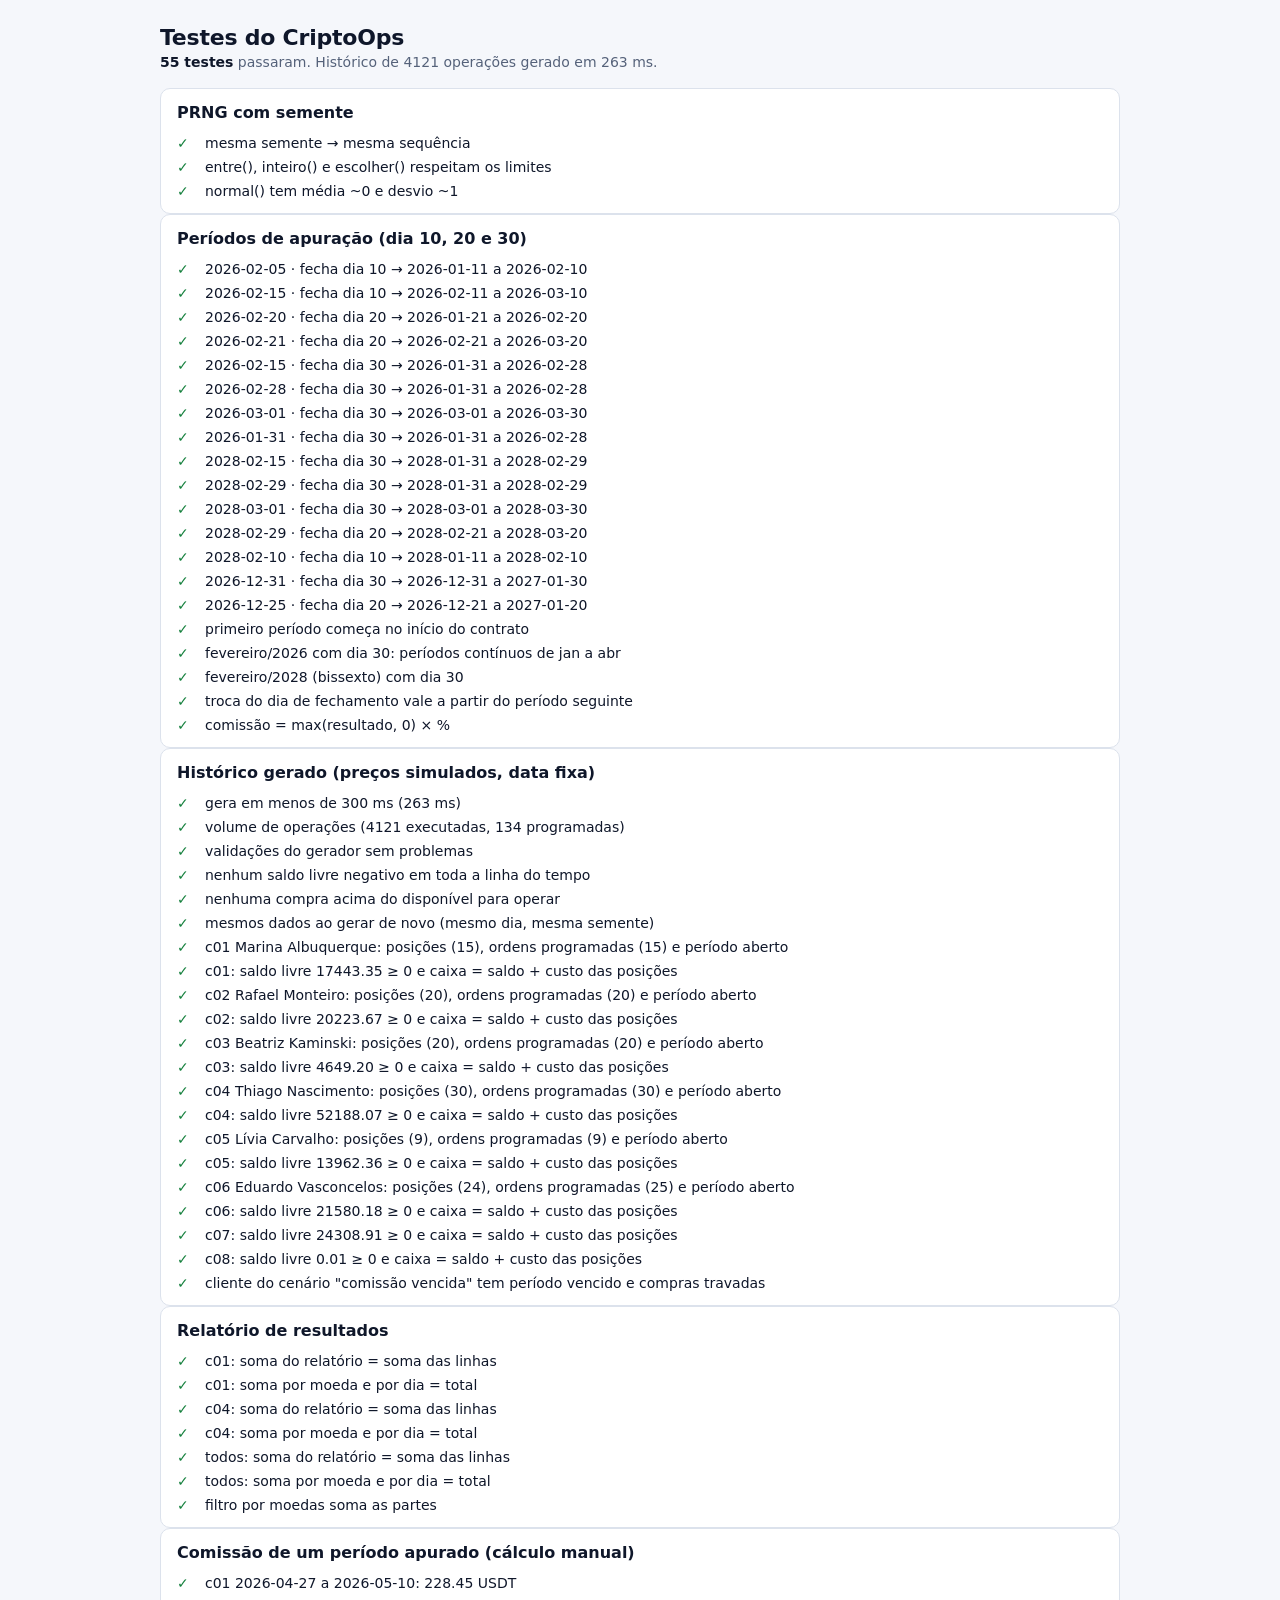
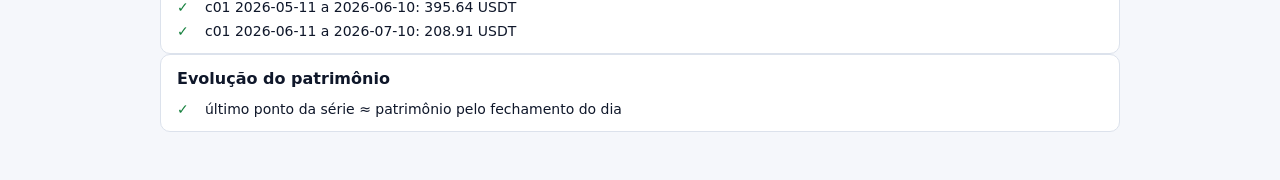
==== docs/testes.html @ a82b28cd "Fase 1: histórico de preços, dados fictícios e store - Binance REST (velas, ticker 24h, exchangeInfo" ====
<!doctype html>
<html lang="pt-BR">
<head>
  <meta charset="utf-8">
  <meta name="viewport" content="width=device-width, initial-scale=1">
  <meta name="robots" content="noindex">
  <title>Testes · CriptoOps</title>
  <link rel="stylesheet" href="../assets/css/tokens.css">
  <link rel="stylesheet" href="../assets/css/base.css">
  <style>
    body { padding: 24px 16px 48px; }
    main { max-width: 960px; margin: 0 auto; display: grid; gap: 16px; }
    h1 { font-size: var(--fs-h1); line-height: var(--lh-h1); }
    .resumo { color: var(--text-muted); }
    .resumo b { color: var(--text); }
    .grupo { background: var(--surface); border: 1px solid var(--border); border-radius: var(--radius); padding: 12px 16px; }
    .grupo h2 { font-size: var(--fs-h2); line-height: var(--lh-h2); margin-bottom: 8px; }
    ul { list-style: none; padding: 0; margin: 0; display: grid; gap: 4px; }
    li { display: grid; grid-template-columns: 20px 1fr; gap: 8px; }
    .ok::before { content: "✓"; color: var(--up); }
    .falha::before { content: "✗"; color: var(--down); }
    .det { color: var(--text-muted); font-family: var(--font-mono); font-size: 12px; grid-column: 2; overflow-wrap: anywhere; }
  </style>
</head>
<body>
  <main>
    <header>
      <h1>Testes do CriptoOps</h1>
      <p class="resumo" id="resumo">Rodando…</p>
    </header>
    <div id="saida"></div>
  </main>

  <script type="module">
    import { MOEDAS_ATIVAS } from '../assets/js/data/coins.js';
    import { historicoSimulado } from '../assets/js/market/history.js';
    import { gerarDados } from '../assets/js/data/seed.js';
    import { validarDados } from '../assets/js/data/validate.js';
    import { relatorio } from '../assets/js/calc/reports.js';
    import { resumoBanca } from '../assets/js/calc/bank.js';
    import { posicoesAbertas } from '../assets/js/calc/positions.js';
    import { periodoDaData, fimDoPeriodo, datasDosPeriodos, calcularComissao } from '../assets/js/calc/commission.js';
    import { evolucaoPatrimonio } from '../assets/js/calc/equity.js';
    import { criarRandom } from '../assets/js/utils/random.js';
    import { diaISO } from '../assets/js/utils/dates.js';

    const grupos = [];
    let atual = null;
    function grupo(nome) { atual = { nome, casos: [] }; grupos.push(atual); }
    function teste(nome, fn) {
      try {
        const r = fn();
        const ok = r === true || r === undefined || (r && r.ok);
        atual.casos.push({ nome, ok, det: r && r.det });
      } catch (e) {
        atual.casos.push({ nome, ok: false, det: e.message });
      }
    }
    const igual = (a, b, eps = 0.005) => Math.abs(a - b) <= eps;
    const espera = (obtido, esperado) => ({ ok: JSON.stringify(obtido) === JSON.stringify(esperado), det: `obtido ${JSON.stringify(obtido)} · esperado ${JSON.stringify(esperado)}` });

    // ---------------------------------------------------------------
    grupo('PRNG com semente');
    teste('mesma semente → mesma sequência', () => {
      const a = criarRandom(20261024), b = criarRandom(20261024);
      return Array.from({ length: 50 }, () => a.proximo()).every((v) => v === b.proximo());
    });
    teste('entre(), inteiro() e escolher() respeitam os limites', () => {
      const r = criarRandom(1);
      for (let i = 0; i < 2000; i++) {
        const x = r.entre(2, 5), n = r.inteiro(1, 3), e = r.escolher(['a', 'b']);
        if (x < 2 || x >= 5 || n < 1 || n > 3 || !['a', 'b'].includes(e)) return false;
      }
      return true;
    });
    teste('normal() tem média ~0 e desvio ~1', () => {
      const r = criarRandom(7); const xs = Array.from({ length: 20000 }, () => r.normal());
      const m = xs.reduce((s, x) => s + x, 0) / xs.length;
      const d = Math.sqrt(xs.reduce((s, x) => s + (x - m) ** 2, 0) / xs.length);
      return { ok: Math.abs(m) < 0.03 && Math.abs(d - 1) < 0.03, det: `média ${m.toFixed(4)} · desvio ${d.toFixed(4)}` };
    });

    // ---------------------------------------------------------------
    grupo('Períodos de apuração (dia 10, 20 e 30)');
    const casos = [
      // [data, dia, início esperado, fim esperado]
      ['2026-02-05', 10, '2026-01-11', '2026-02-10'],
      ['2026-02-15', 10, '2026-02-11', '2026-03-10'],
      ['2026-02-20', 20, '2026-01-21', '2026-02-20'],
      ['2026-02-21', 20, '2026-02-21', '2026-03-20'],
      ['2026-02-15', 30, '2026-01-31', '2026-02-28'],
      ['2026-02-28', 30, '2026-01-31', '2026-02-28'],
      ['2026-03-01', 30, '2026-03-01', '2026-03-30'],
      ['2026-01-31', 30, '2026-01-31', '2026-02-28'],
      ['2028-02-15', 30, '2028-01-31', '2028-02-29'],
      ['2028-02-29', 30, '2028-01-31', '2028-02-29'],
      ['2028-03-01', 30, '2028-03-01', '2028-03-30'],
      ['2028-02-29', 20, '2028-02-21', '2028-03-20'],
      ['2028-02-10', 10, '2028-01-11', '2028-02-10'],
      ['2026-12-31', 30, '2026-12-31', '2027-01-30'],
      ['2026-12-25', 20, '2026-12-21', '2027-01-20'],
    ];
    for (const [d, dia, ini, fim] of casos) {
      teste(`${d} · fecha dia ${dia} → ${ini} a ${fim}`, () => espera(periodoDaData(d, dia), { inicio: ini, fim }));
    }
    teste('primeiro período começa no início do contrato', () => espera(periodoDaData('2026-02-12', 20, '2026-02-08'), { inicio: '2026-02-08', fim: '2026-02-20' }));
    teste('fevereiro/2026 com dia 30: períodos contínuos de jan a abr', () => {
      const lista = datasDosPeriodos({ inicioContrato: '2026-01-05', diaFechamento: 30, ate: '2026-04-15' }).map((p) => `${p.inicio}..${p.fim}`);
      return espera(lista, ['2026-01-05..2026-01-30', '2026-01-31..2026-02-28', '2026-03-01..2026-03-30', '2026-03-31..2026-04-30']);
    });
    teste('fevereiro/2028 (bissexto) com dia 30', () => {
      const lista = datasDosPeriodos({ inicioContrato: '2028-01-31', diaFechamento: 30, ate: '2028-03-02' }).map((p) => `${p.inicio}..${p.fim}`);
      return espera(lista, ['2028-01-31..2028-02-29', '2028-03-01..2028-03-30']);
    });
    teste('troca do dia de fechamento vale a partir do período seguinte', () => {
      const lista = datasDosPeriodos({ inicioContrato: '2026-01-11', diaFechamento: 10, ate: '2026-03-15', trocas: [{ aPartirDe: '2026-02-11', dia: 20 }] }).map((p) => `${p.inicio}..${p.fim}`);
      return espera(lista, ['2026-01-11..2026-02-10', '2026-02-11..2026-02-20', '2026-02-21..2026-03-20']);
    });
    teste('comissão = max(resultado, 0) × %', () => calcularComissao(1234.567, 25) === 308.64 && calcularComissao(-50, 25) === 0);

    // ---------------------------------------------------------------
    grupo('Histórico gerado (preços simulados, data fixa)');
    const agora = new Date(2026, 9, 24, 15, 30);
    const hist = historicoSimulado(MOEDAS_ATIVAS, agora);
    const t0 = performance.now();
    const dados = gerarDados({ historico: hist, agora });
    const ms = performance.now() - t0;
    const v = validarDados(dados);
    const st = dados.estatisticas;

    teste(`gera em menos de 300 ms (${ms.toFixed(0)} ms)`, () => ms < 300);
    teste(`volume de operações (${st.executadas} executadas, ${st.programadas} programadas)`, () => st.executadas >= 1500 && st.programadas > 0);
    teste('validações do gerador sem problemas', () => ({ ok: v.ok, det: v.problemas.slice(0, 5).join(' · ') }));
    teste('nenhum saldo livre negativo em toda a linha do tempo', () => {
      const piores = Object.entries(v.minimos).map(([id, m]) => `${id}: ${m.saldo.toFixed(2)}`);
      return { ok: Object.values(v.minimos).every((m) => m.saldo >= -0.01), det: piores.join(' · ') };
    });
    teste('nenhuma compra acima do disponível para operar', () => Object.values(v.minimos).every((m) => m.disponivel >= -0.01));
    teste('mesmos dados ao gerar de novo (mesmo dia, mesma semente)', () => {
      const de2 = gerarDados({ historico: hist, agora });
      const soma = (d) => relatorio(d.ordens).resultado;
      return { ok: JSON.stringify(de2.ordens) === JSON.stringify(dados.ordens) && soma(de2) === soma(dados), det: `resultado total ${soma(dados).toFixed(2)}` };
    });

    for (const c of Object.values(dados.clientes)) {
      const b = resumoBanca(c, dados.ordens, dados.movimentos, dados.precos);
      const pos = posicoesAbertas(dados.ordens, { clienteId: c.id }).length;
      const prog = dados.ordens.filter((o) => o.clienteId === c.id && o.status === 'programada').length;
      const aberto = dados.periodos.some((p) => p.clienteId === c.id && p.status === 'aberto');
      if (c.status === 'ativo') {
        teste(`${c.id} ${c.nome}: posições (${pos}), ordens programadas (${prog}) e período aberto`, () => pos > 0 && prog > 0 && aberto);
      }
      teste(`${c.id}: saldo livre ${b.saldoLivre.toFixed(2)} ≥ 0 e caixa = saldo + custo das posições`, () => b.saldoLivre >= -0.01 && igual(b.caixa, b.saldoLivre + b.custoPosicoes));
    }
    teste('cliente do cenário "comissão vencida" tem período vencido e compras travadas', () => {
      const c = Object.values(dados.clientes).find((x) => x.cenario === 'comissao-vencida');
      return dados.periodos.some((p) => p.clienteId === c.id && p.status === 'vencido') && c.travaPorComissao;
    });

    // ---------------------------------------------------------------
    grupo('Relatório de resultados');
    for (const id of ['c01', 'c04', null]) {
      const rel = relatorio(dados.ordens, { clienteId: id });
      teste(`${id ?? 'todos'}: soma do relatório = soma das linhas`, () => {
        const linhas = rel.linhas.reduce((s, l) => s + l.liquido, 0);
        return { ok: igual(rel.resultado, linhas) && igual(rel.lucroBruto - rel.taxas, rel.resultado), det: `${rel.resultado.toFixed(2)} vs ${linhas.toFixed(2)} (${rel.linhas.length} linhas)` };
      });
      teste(`${id ?? 'todos'}: soma por moeda e por dia = total`, () => {
        const m = Object.values(rel.porMoeda).reduce((s, x) => s + x.resultado, 0);
        const d = rel.porDia.reduce((s, x) => s + x.resultado, 0);
        return { ok: igual(m, rel.resultado) && igual(d, rel.resultado), det: `moedas ${m.toFixed(2)} · dias ${d.toFixed(2)} · total ${rel.resultado.toFixed(2)}` };
      });
    }
    teste('filtro por moedas soma as partes', () => {
      const todas = relatorio(dados.ordens, { clienteId: 'c04' });
      const partes = Object.keys(todas.porMoeda).map((m) => relatorio(dados.ordens, { clienteId: 'c04', moedas: [m] }).resultado);
      return igual(partes.reduce((s, x) => s + x, 0), todas.resultado);
    });

    // ---------------------------------------------------------------
    grupo('Comissão de um período apurado (cálculo manual)');
    const amostra = dados.periodos.filter((p) => p.status !== 'aberto' && p.comissao > 0).slice(0, 3);
    for (const p of amostra) {
      teste(`${p.clienteId} ${p.inicio} a ${p.fim}: ${p.comissao.toFixed(2)} USDT`, () => {
        // Refaz à mão, sem usar calc/: cada venda do período menos o custo e as taxas da compra.
        const porId = new Map(dados.ordens.map((o) => [o.id, o]));
        let resultado = 0;
        for (const o of dados.ordens) {
          if (o.clienteId !== p.clienteId || o.lado !== 'venda' || o.status !== 'executada') continue;
          const dia = diaISO(o.executadaEm);
          if (dia < p.inicio || dia > p.fim) continue;
          const c = porId.get(o.compraId);
          const f = o.quantidade / c.quantidade;
          resultado += o.total - c.total * f - o.taxa - c.taxa * f;
        }
        const manual = Math.round(Math.max(resultado, 0) * p.comissaoPct) / 100;
        return { ok: igual(manual, p.comissao, 0.011), det: `manual ${manual.toFixed(2)} · resultado ${resultado.toFixed(2)} × ${p.comissaoPct}%` };
      });
    }

    // ---------------------------------------------------------------
    grupo('Evolução do patrimônio');
    teste('último ponto da série ≈ patrimônio pelo fechamento do dia', () => {
      const c = dados.clientes.c01;
      const diarios = Object.fromEntries(Object.entries(dados.precos).map(([s, p]) => [s, p.diario]));
      const hoje = diaISO(agora);
      const serie = evolucaoPatrimonio({ clienteId: c.id, ordens: dados.ordens, movimentos: dados.movimentos, diarios, de: c.inicioContrato, ate: hoje });
      const precosDia = Object.fromEntries(Object.entries(dados.precos).map(([s, p]) => [s, { atual: p.diario.at(-1).fechamento }]));
      const b = resumoBanca(c, dados.ordens, dados.movimentos, precosDia);
      return { ok: igual(serie.at(-1).patrimonio, b.patrimonio, 0.05) && serie.every((p) => p.saldoLivre >= -0.01), det: `${serie.at(-1).patrimonio.toFixed(2)} vs ${b.patrimonio.toFixed(2)} (${serie.length} dias)` };
    });

    // ---------------------------------------------------------------
    const saida = document.getElementById('saida');
    let total = 0, falhas = 0;
    saida.innerHTML = grupos.map((g) => `
      <section class="grupo">
        <h2>${g.nome}</h2>
        <ul>${g.casos.map((c) => {
          total++; if (!c.ok) falhas++;
          return `<li class="${c.ok ? 'ok' : 'falha'}"><span>${c.nome}</span>${c.det && !c.ok ? `<span class="det">${c.det}</span>` : ''}</li>`;
        }).join('')}</ul>
      </section>`).join('');
    document.getElementById('resumo').innerHTML = falhas
      ? `<b>${falhas} de ${total}</b> testes falharam.`
      : `<b>${total} testes</b> passaram. Histórico de ${st.executadas} operações gerado em ${ms.toFixed(0)} ms.`;
    document.title = `${falhas ? '✗' : '✓'} Testes · CriptoOps`;
    window.resultadoTestes = { total, falhas, grupos };
  </script>
</body>
</html>
---- assets/css/tokens.css ----
/* Tokens da identidade visual (docs/IDENTIDADE_VISUAL.md).
   Nenhuma cor ou tamanho deve ser escrito direto nos componentes. */

:root {
  color-scheme: dark;

  /* Cores — tema escuro (padrão) */
  --bg: #0B0F17;
  --surface: #121826;
  --surface-2: #1A2233;
  --border: #243047;
  --text: #E6EAF2;
  --text-muted: #8A96AD;
  --text-faint: #5B6780;
  --brand: #F5B83D;
  --brand-text: #F5B83D;
  --brand-contrast: #1A1203;
  --brand-soft: rgba(245, 184, 61, .10);
  --up: #22C55E;
  --up-bg: rgba(34, 197, 94, .12);
  --down: #F05252;
  --down-bg: rgba(240, 82, 82, .12);
  --warn: #F59E0B;
  --warn-bg: rgba(245, 158, 11, .14);
  --info: #38BDF8;
  --info-bg: rgba(56, 189, 248, .12);
  --mode-admin: #8B7CF6;
  --mode-admin-bg: rgba(139, 124, 246, .14);
  --on-danger: #FFFFFF;
  --overlay: rgba(5, 8, 14, .6);
  --shadow: none;
  --shadow-lg: 0 12px 32px rgba(0, 0, 0, .45);

  /* Paleta de gráficos (séries categóricas) */
  --chart-1: #F5B83D;
  --chart-2: #38BDF8;
  --chart-3: #A78BFA;
  --chart-4: #34D399;
  --chart-5: #F472B6;
  --chart-6: #FB923C;
  --chart-7: #94A3B8;

  /* Tipografia */
  --font-sans: "Inter", system-ui, sans-serif;
  --font-mono: "JetBrains Mono", ui-monospace, monospace;
  --fs-display: 28px;  --lh-display: 34px;
  --fs-h1: 22px;       --lh-h1: 28px;
  --fs-h2: 16px;       --lh-h2: 24px;
  --fs-body: 14px;     --lh-body: 20px;
  --fs-label: 12px;    --lh-label: 16px;
  --fs-num: 13px;      --lh-num: 20px;
  --tracking-label: .04em;
  --tracking-logo: -.01em;

  /* Espaçamento (base 4 px) */
  --space-1: 4px;
  --space-2: 8px;
  --space-3: 12px;
  --space-4: 16px;
  --space-5: 24px;
  --space-6: 32px;
  --space-7: 48px;

  /* Forma */
  --radius-sm: 6px;
  --radius: 10px;
  --radius-lg: 14px;
  --radius-full: 999px;

  /* Layout */
  --topbar-h: 56px;
  --ticker-h: 36px;
  --chrome-h: calc(var(--topbar-h) + var(--ticker-h));
  --sidebar-w: 232px;
  --sidebar-w-collapsed: 64px;
  --content-max: 1440px;
  --gutter: 16px;
  --page-margin: 16px;
  --admin-bar-h: 3px;
  --panel-w: 360px;
  --control-h: 36px;
  --control-h-sm: 32px;

  /* Movimento */
  --ease: cubic-bezier(.2, .8, .2, 1);
  --dur-hover: 120ms;
  --dur-open: 200ms;
  --dur-flash: 600ms;
  --dur-highlight: 2s;

  /* Camadas */
  --z-sidebar: 30;
  --z-topbar: 40;
  --z-overlay: 50;
  --z-drawer: 60;
  --z-admin-bar: 70;
}

@media (min-width: 1280px) {
  :root { --gutter: 24px; --page-margin: 24px; }
}

/* Tema claro: segue o sistema quando não há escolha salva… */
@media (prefers-color-scheme: light) {
  :root:not([data-theme="dark"]) {
    color-scheme: light;
    --bg: #F5F7FB;
    --surface: #FFFFFF;
    --surface-2: #EEF1F7;
    --border: #DCE2EC;
    --text: #0F172A;
    --text-muted: #55627A;
    --text-faint: #8C97AB;
    --brand: #D99A1E;
    --brand-text: #9A6A0B;
    --brand-contrast: #1A1203;
    --brand-soft: rgba(217, 154, 30, .10);
    --up: #15803D;
    --up-bg: rgba(21, 128, 61, .10);
    --down: #C81E1E;
    --down-bg: rgba(200, 30, 30, .08);
    --warn: #B45309;
    --warn-bg: rgba(180, 83, 9, .10);
    --info: #0369A1;
    --info-bg: rgba(3, 105, 161, .08);
    --mode-admin: #6D28D9;
    --mode-admin-bg: rgba(109, 40, 217, .08);
    --overlay: rgba(15, 23, 42, .35);
    --shadow: 0 1px 2px rgba(15, 23, 42, .06);
    --shadow-lg: 0 12px 32px rgba(15, 23, 42, .14);
  }
}

/* …ou quando o usuário escolhe o tema claro. */
:root[data-theme="light"] {
  color-scheme: light;
  --bg: #F5F7FB;
  --surface: #FFFFFF;
  --surface-2: #EEF1F7;
  --border: #DCE2EC;
  --text: #0F172A;
  --text-muted: #55627A;
  --text-faint: #8C97AB;
  --brand: #D99A1E;
  --brand-text: #9A6A0B;
  --brand-contrast: #1A1203;
  --brand-soft: rgba(217, 154, 30, .10);
  --up: #15803D;
  --up-bg: rgba(21, 128, 61, .10);
  --down: #C81E1E;
  --down-bg: rgba(200, 30, 30, .08);
  --warn: #B45309;
  --warn-bg: rgba(180, 83, 9, .10);
  --info: #0369A1;
  --info-bg: rgba(3, 105, 161, .08);
  --mode-admin: #6D28D9;
  --mode-admin-bg: rgba(109, 40, 217, .08);
  --overlay: rgba(15, 23, 42, .35);
  --shadow: 0 1px 2px rgba(15, 23, 42, .06);
  --shadow-lg: 0 12px 32px rgba(15, 23, 42, .14);
}
---- assets/css/base.css ----
/* Reset, tipografia e utilitários. */

*, *::before, *::after { box-sizing: border-box; }

html { -webkit-text-size-adjust: 100%; }

body {
  margin: 0;
  min-height: 100vh;
  background: var(--bg);
  color: var(--text);
  font-family: var(--font-sans);
  font-size: var(--fs-body);
  line-height: var(--lh-body);
  -webkit-font-smoothing: antialiased;
  text-rendering: optimizeLegibility;
}

h1, h2, h3, p, ul, ol, figure { margin: 0; }
ul, ol { padding: 0; list-style: none; }

h1 { font-size: var(--fs-h1); line-height: var(--lh-h1); font-weight: 600; letter-spacing: -.01em; }
h2 { font-size: var(--fs-h2); line-height: var(--lh-h2); font-weight: 600; }

a { color: var(--brand-text); text-decoration: none; }
a:hover { text-decoration: underline; }

button, input, select, textarea { font: inherit; color: inherit; }
button { cursor: pointer; background: none; border: 0; padding: 0; }
button:disabled { cursor: not-allowed; }

svg { display: block; flex-shrink: 0; }

:focus-visible {
  outline: 2px solid var(--brand);
  outline-offset: 2px;
  border-radius: var(--radius-sm);
}

::selection { background: var(--brand); color: var(--brand-contrast); }

/* Utilitários */
.num {
  font-family: var(--font-mono);
  font-size: var(--fs-num);
  line-height: var(--lh-num);
  font-weight: 500;
  font-variant-numeric: tabular-nums;
}

.label {
  font-size: var(--fs-label);
  line-height: var(--lh-label);
  font-weight: 500;
  color: var(--text-muted);
  text-transform: uppercase;
  letter-spacing: var(--tracking-label);
}

.muted { color: var(--text-muted); }
.faint { color: var(--text-faint); }
.up { color: var(--up); }
.down { color: var(--down); }

.sr-only {
  position: absolute;
  width: 1px; height: 1px;
  padding: 0; margin: -1px;
  overflow: hidden;
  clip: rect(0, 0, 0, 0);
  white-space: nowrap;
  border: 0;
}

.icon { width: 16px; height: 16px; }
.icon-20 { width: 20px; height: 20px; }

@media (prefers-reduced-motion: reduce) {
  *, *::before, *::after {
    animation-duration: 0s !important;
    animation-iteration-count: 1 !important;
    transition-duration: 0s !important;
  }
}
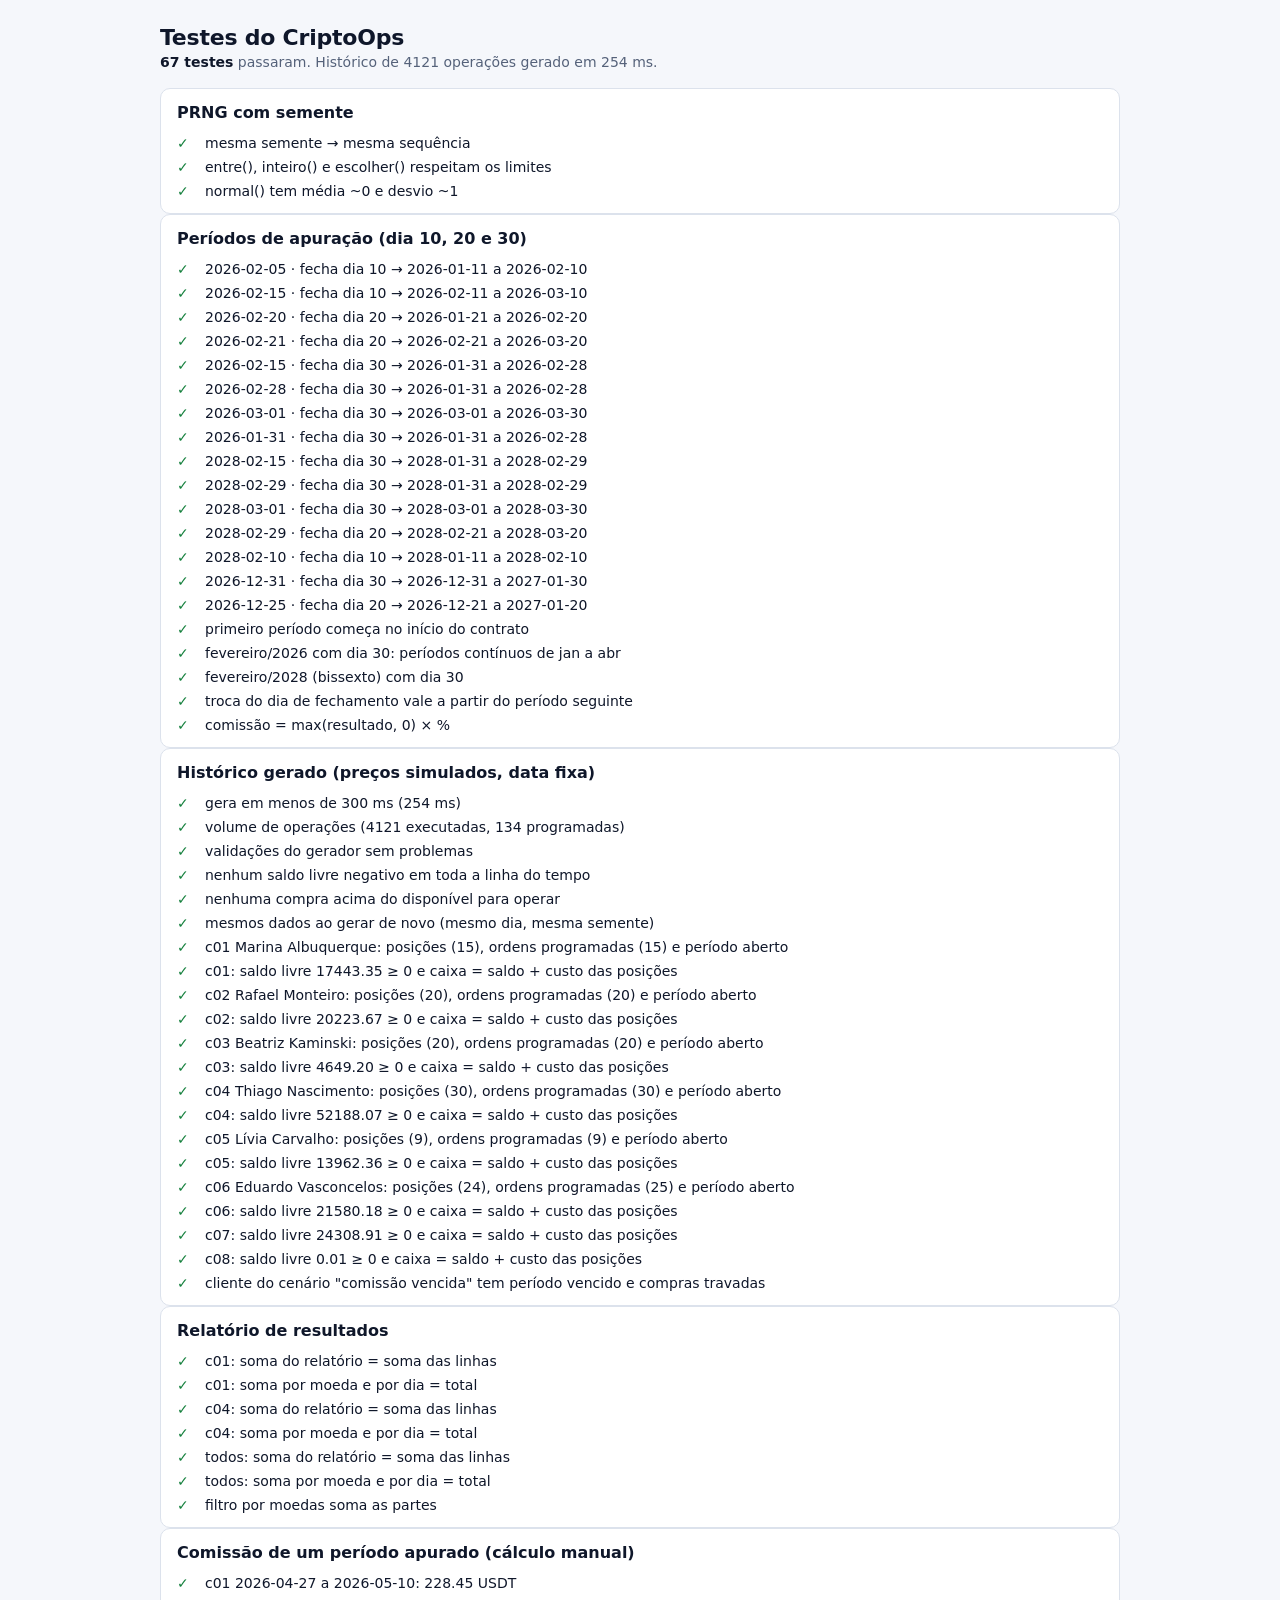
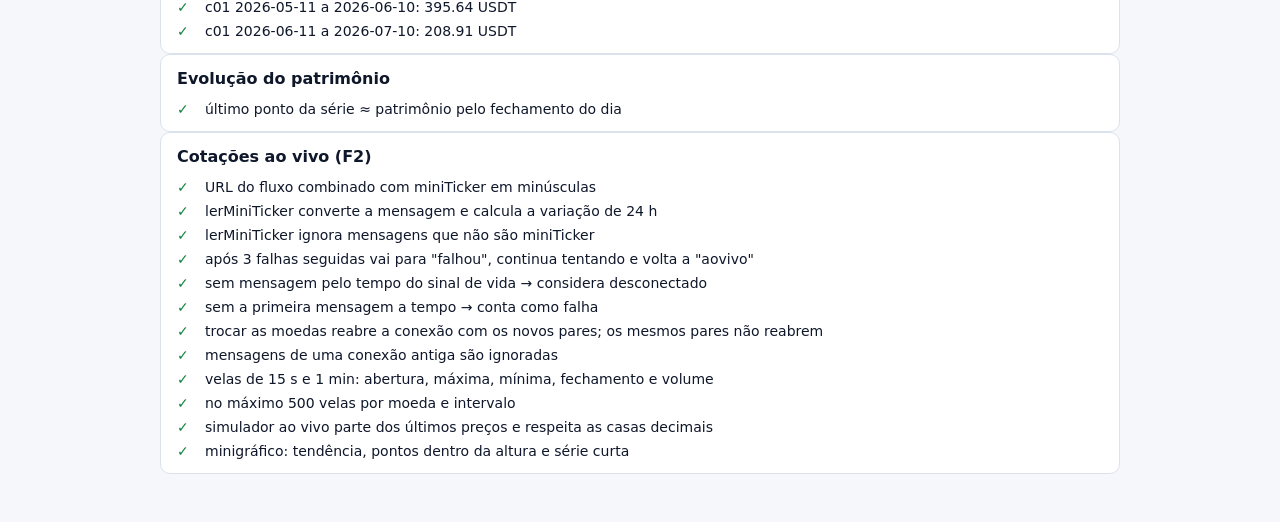
==== commit bce57ad7: "Fase 2: cotações ao vivo da Binance - WebSocket miniTicker das moedas ativas, reaberto ao ligar/desl" ====
--- a/docs/testes.html
+++ b/docs/testes.html
@@ -43,19 +43,33 @@
     import { evolucaoPatrimonio } from '../assets/js/calc/equity.js';
     import { criarRandom } from '../assets/js/utils/random.js';
     import { diaISO } from '../assets/js/utils/dates.js';
+    import { lerMiniTicker, urlDoFluxo, criarFluxo } from '../assets/js/market/binance.js';
+    import { criarMontador, MAX_VELAS } from '../assets/js/market/candles.js';
+    import { criarSimuladorAoVivo } from '../assets/js/market/simulated.js';
+    import { sparkline, pontosDaSerie } from '../assets/js/ui/sparkline.js';
 
     const grupos = [];
     let atual = null;
     function grupo(nome) { atual = { nome, casos: [] }; grupos.push(atual); }
+    const abertaOculta = document.hidden; // aba em segundo plano: o navegador segura os timers
+    const assincronos = [];
+    function registrar(caso, r) {
+      caso.ok = r === true || r === undefined || (r && r.ok);
+      caso.det = r && r.det;
+    }
     function teste(nome, fn) {
+      const caso = { nome, ok: false, det: null };
+      atual.casos.push(caso);
       try {
         const r = fn();
-        const ok = r === true || r === undefined || (r && r.ok);
-        atual.casos.push({ nome, ok, det: r && r.det });
+        if (r && typeof r.then === 'function') {
+          assincronos.push(r.then((v) => registrar(caso, v), (e) => { caso.det = e.message; }));
+        } else registrar(caso, r);
       } catch (e) {
-        atual.casos.push({ nome, ok: false, det: e.message });
+        caso.det = e.message;
       }
     }
+    const dormir = (ms) => new Promise((r) => setTimeout(r, ms));
     const igual = (a, b, eps = 0.005) => Math.abs(a - b) <= eps;
     const espera = (obtido, esperado) => ({ ok: JSON.stringify(obtido) === JSON.stringify(esperado), det: `obtido ${JSON.stringify(obtido)} · esperado ${JSON.stringify(esperado)}` });
 
@@ -211,6 +225,145 @@
     });
 
     // ---------------------------------------------------------------
+    grupo('Cotações ao vivo (F2)');
+    teste('URL do fluxo combinado com miniTicker em minúsculas', () =>
+      espera(urlDoFluxo(['BTCUSDT', 'ETHUSDT']), 'wss://data-stream.binance.vision/stream?streams=btcusdt@miniTicker/ethusdt@miniTicker'));
+    teste('lerMiniTicker converte a mensagem e calcula a variação de 24 h', () => {
+      const t = lerMiniTicker({ stream: 'btcusdt@miniTicker', data: { e: '24hrMiniTicker', E: 1761300000000, s: 'BTCUSDT', c: '110000.00', o: '100000.00', h: '111000', l: '99000', v: '1', q: '5000000' } });
+      return { ok: t.par === 'BTCUSDT' && t.atual === 110000 && igual(t.variacao24h, 10) && t.volume24h === 5e6 && t.em === 1761300000000, det: JSON.stringify(t) };
+    });
+    teste('lerMiniTicker ignora mensagens que não são miniTicker', () =>
+      lerMiniTicker({ result: null, id: 1 }) === null && lerMiniTicker({ data: { e: '24hrMiniTicker', s: 'X', c: '0' } }) === null);
+
+    // WebSocket falso: cada instância é controlada pelo teste.
+    function criarWSFalso() {
+      const instancias = [];
+      class WSFalso {
+        constructor(url) { this.url = url; this.fechado = false; instancias.push(this); }
+        close() { this.fechado = true; }
+        enviar(dados) { this.onmessage?.({ data: JSON.stringify({ data: { e: '24hrMiniTicker', E: Date.now(), s: 'BTCUSDT', c: '100', o: '90', q: '1', ...dados } }) }); }
+        cair() { this.onclose?.(); }
+      }
+      return { WSFalso, instancias };
+    }
+    const tempos = { esperas: [10, 20, 30, 40], sinalDeVidaMs: 120, primeiraMensagemMs: 100 };
+
+    teste('após 3 falhas seguidas vai para "falhou", continua tentando e volta a "aovivo"', async () => {
+      const { WSFalso, instancias } = criarWSFalso();
+      const estados = [];
+      const precos = [];
+      const fluxo = criarFluxo({ ...tempos, WebSocketImpl: WSFalso, aoPreco: (t) => precos.push(t.atual), aoEstado: (e) => estados.push(e.estado) });
+      fluxo.abrir(['BTCUSDT']);
+      instancias[0].enviar({ c: '101' });
+      instancias[0].cair();          // falha 1
+      await dormir(40);
+      instancias[1].cair();          // falha 2
+      await dormir(60);
+      instancias[2].cair();          // falha 3 → falhou
+      const noSimulado = fluxo.estado;
+      await dormir(70);              // nova tentativa em segundo plano
+      instancias[3].enviar({ c: '102' });
+      const final = fluxo.estado;
+      const falhas = fluxo.falhas;
+      fluxo.fechar();
+      const ok = noSimulado === 'falhou' && final === 'aovivo' && falhas === 0 && precos.join() === '101,102'
+        && estados.join() === 'conectando,aovivo,reconectando,falhou,aovivo,fechado';
+      return { ok, det: `estados ${estados.join(' → ')} · preços ${precos.join()} · ${instancias.length} conexões` };
+    });
+    teste('sem mensagem pelo tempo do sinal de vida → considera desconectado', async () => {
+      const { WSFalso, instancias } = criarWSFalso();
+      const estados = [];
+      const fluxo = criarFluxo({ ...tempos, WebSocketImpl: WSFalso, aoPreco: () => {}, aoEstado: (e) => estados.push(`${e.estado}${e.motivo ? `(${e.motivo})` : ''}`) });
+      fluxo.abrir(['BTCUSDT']);
+      instancias[0].enviar();
+      await dormir(300);
+      const caiu = instancias[0].fechado;
+      fluxo.fechar();
+      return { ok: caiu && estados.includes('reconectando(sem sinal)'), det: estados.join(' → ') };
+    });
+    teste('sem a primeira mensagem a tempo → conta como falha', async () => {
+      const { WSFalso, instancias } = criarWSFalso();
+      const estados = [];
+      const fluxo = criarFluxo({ ...tempos, WebSocketImpl: WSFalso, aoPreco: () => {}, aoEstado: (e) => estados.push(e.estado) });
+      fluxo.abrir(['BTCUSDT']);
+      await dormir(200);
+      fluxo.fechar();
+      return { ok: estados[1] === 'reconectando' && instancias.length >= 2, det: estados.join(' → ') };
+    });
+    teste('trocar as moedas reabre a conexão com os novos pares; os mesmos pares não reabrem', () => {
+      const { WSFalso, instancias } = criarWSFalso();
+      const fluxo = criarFluxo({ ...tempos, WebSocketImpl: WSFalso, aoPreco: () => {} });
+      fluxo.abrir(['BTCUSDT', 'ETHUSDT']);
+      instancias[0].enviar();
+      fluxo.abrir(['ETHUSDT', 'BTCUSDT']);
+      const mesmas = instancias.length;
+      fluxo.abrir(['BTCUSDT', 'ETHUSDT', 'SOLUSDT']);
+      fluxo.fechar();
+      return { ok: mesmas === 1 && instancias.length === 2 && instancias[0].fechado && instancias[1].url.includes('solusdt@miniTicker'), det: instancias.map((i) => i.url).join(' | ') };
+    });
+    teste('mensagens de uma conexão antiga são ignoradas', () => {
+      const { WSFalso, instancias } = criarWSFalso();
+      const precos = [];
+      const fluxo = criarFluxo({ ...tempos, WebSocketImpl: WSFalso, aoPreco: (t) => precos.push(t.atual) });
+      fluxo.abrir(['BTCUSDT']);
+      fluxo.abrir(['ETHUSDT']);
+      instancias[0].enviar({ c: '1' });
+      instancias[1].enviar({ s: 'ETHUSDT', c: '2' });
+      fluxo.fechar();
+      return espera(precos, [2]);
+    });
+
+    teste('velas de 15 s e 1 min: abertura, máxima, mínima, fechamento e volume', () => {
+      const fechadas = [];
+      const m = criarMontador({ aoFechar: (d) => fechadas.push(d) });
+      const t0 = Date.UTC(2026, 9, 24, 12, 0, 0);
+      m.registrar('BTC', 100, t0, 1000);
+      m.registrar('BTC', 105, t0 + 5000, 1010);
+      m.registrar('BTC', 98, t0 + 10000, 1030);
+      m.registrar('BTC', 101, t0 + 16000, 1040); // fecha a vela de 15 s
+      const v15 = fechadas.find((f) => f.intervalo === '15s')?.vela;
+      m.fecharVencidas(t0 + 60000);              // fecha a de 1 min e a 2ª de 15 s
+      const v1m = m.serie('BTC', '1m')[0];
+      const ok = v15 && v15.t === t0 && v15.abertura === 100 && v15.maxima === 105 && v15.minima === 98 && v15.fechamento === 98 && v15.volume === 30
+        && v1m.abertura === 100 && v1m.fechamento === 101 && v1m.maxima === 105 && v1m.minima === 98 && v1m.volume === 40
+        && fechadas.length === 3 && m.aberta('BTC', '1m') === null;
+      return { ok, det: JSON.stringify({ v15, v1m, fechadas: fechadas.length }) };
+    });
+    teste(`no máximo ${MAX_VELAS} velas por moeda e intervalo`, () => {
+      const m = criarMontador();
+      const t0 = Date.UTC(2026, 9, 24);
+      for (let i = 0; i < 1200; i++) m.registrar('ETH', 3000 + i, t0 + i * 15000);
+      m.fecharVencidas(t0 + 1300 * 15000);
+      const s15 = m.serie('ETH', '15s');
+      const s1m = m.serie('ETH', '1m');
+      return { ok: s15.length === MAX_VELAS && s1m.length === 300 && s15.at(-1).fechamento === 4199, det: `15s: ${s15.length} · 1m: ${s1m.length}` };
+    });
+    teste('simulador ao vivo parte dos últimos preços e respeita as casas decimais', async () => {
+      const recebidos = [];
+      const sim = criarSimuladorAoVivo({ intervaloMs: 10, semente: 42, aoPreco: (t) => recebidos.push(t) });
+      sim.iniciar([{ simbolo: 'XRP', par: 'XRPUSDT', volatilidade: 0.12, precoRef: 0.58, precisao: { preco: 4 } }], { XRP: { atual: 2.5, abertura24h: 2.4 } });
+      await dormir(120);
+      sim.parar();
+      const precos = recebidos.map((t) => t.atual);
+      const ok = recebidos.length >= 5 && precos.every((p) => Math.abs(p / 2.5 - 1) < 0.05 && +p.toFixed(4) === p)
+        && recebidos.every((t) => t.par === 'XRPUSDT' && igual(t.variacao24h, (t.atual / 2.4 - 1) * 100, 1e-9));
+      return { ok, det: precos.slice(0, 6).join(', ') };
+    });
+
+    teste('minigráfico: tendência, pontos dentro da altura e série curta', () => {
+      const alta = sparkline([1, 3, 2, 5]);
+      const baixa = sparkline([5, 1]);
+      const curta = sparkline([7]);
+      const pts = pontosDaSerie([1, 3, 2, 5], 32);
+      const ok = alta.includes('data-dir="up"') && baixa.includes('data-dir="down"') && curta.includes('<line')
+        && pts.every(([x, y]) => x >= 0 && x <= 100 && y >= 2 && y <= 30) && pts[0][1] === 30 && pts[3][1] === 2
+        && sparkline([1, 2], { rotulo: 'Patrimônio' }).includes('aria-label="Patrimônio"');
+      return { ok, det: alta };
+    });
+
+    await Promise.all(assincronos);
+
+    // ---------------------------------------------------------------
     const saida = document.getElementById('saida');
     let total = 0, falhas = 0;
     saida.innerHTML = grupos.map((g) => `
@@ -222,7 +375,7 @@
         }).join('')}</ul>
       </section>`).join('');
     document.getElementById('resumo').innerHTML = falhas
-      ? `<b>${falhas} de ${total}</b> testes falharam.`
+      ? `<b>${falhas} de ${total}</b> testes falharam.` + (abertaOculta ? ' A página abriu com a aba em segundo plano, o que atrasa os timers dos testes de conexão: recarregue com a aba visível.' : '')
       : `<b>${total} testes</b> passaram. Histórico de ${st.executadas} operações gerado em ${ms.toFixed(0)} ms.`;
     document.title = `${falhas ? '✗' : '✓'} Testes · CriptoOps`;
     window.resultadoTestes = { total, falhas, grupos };
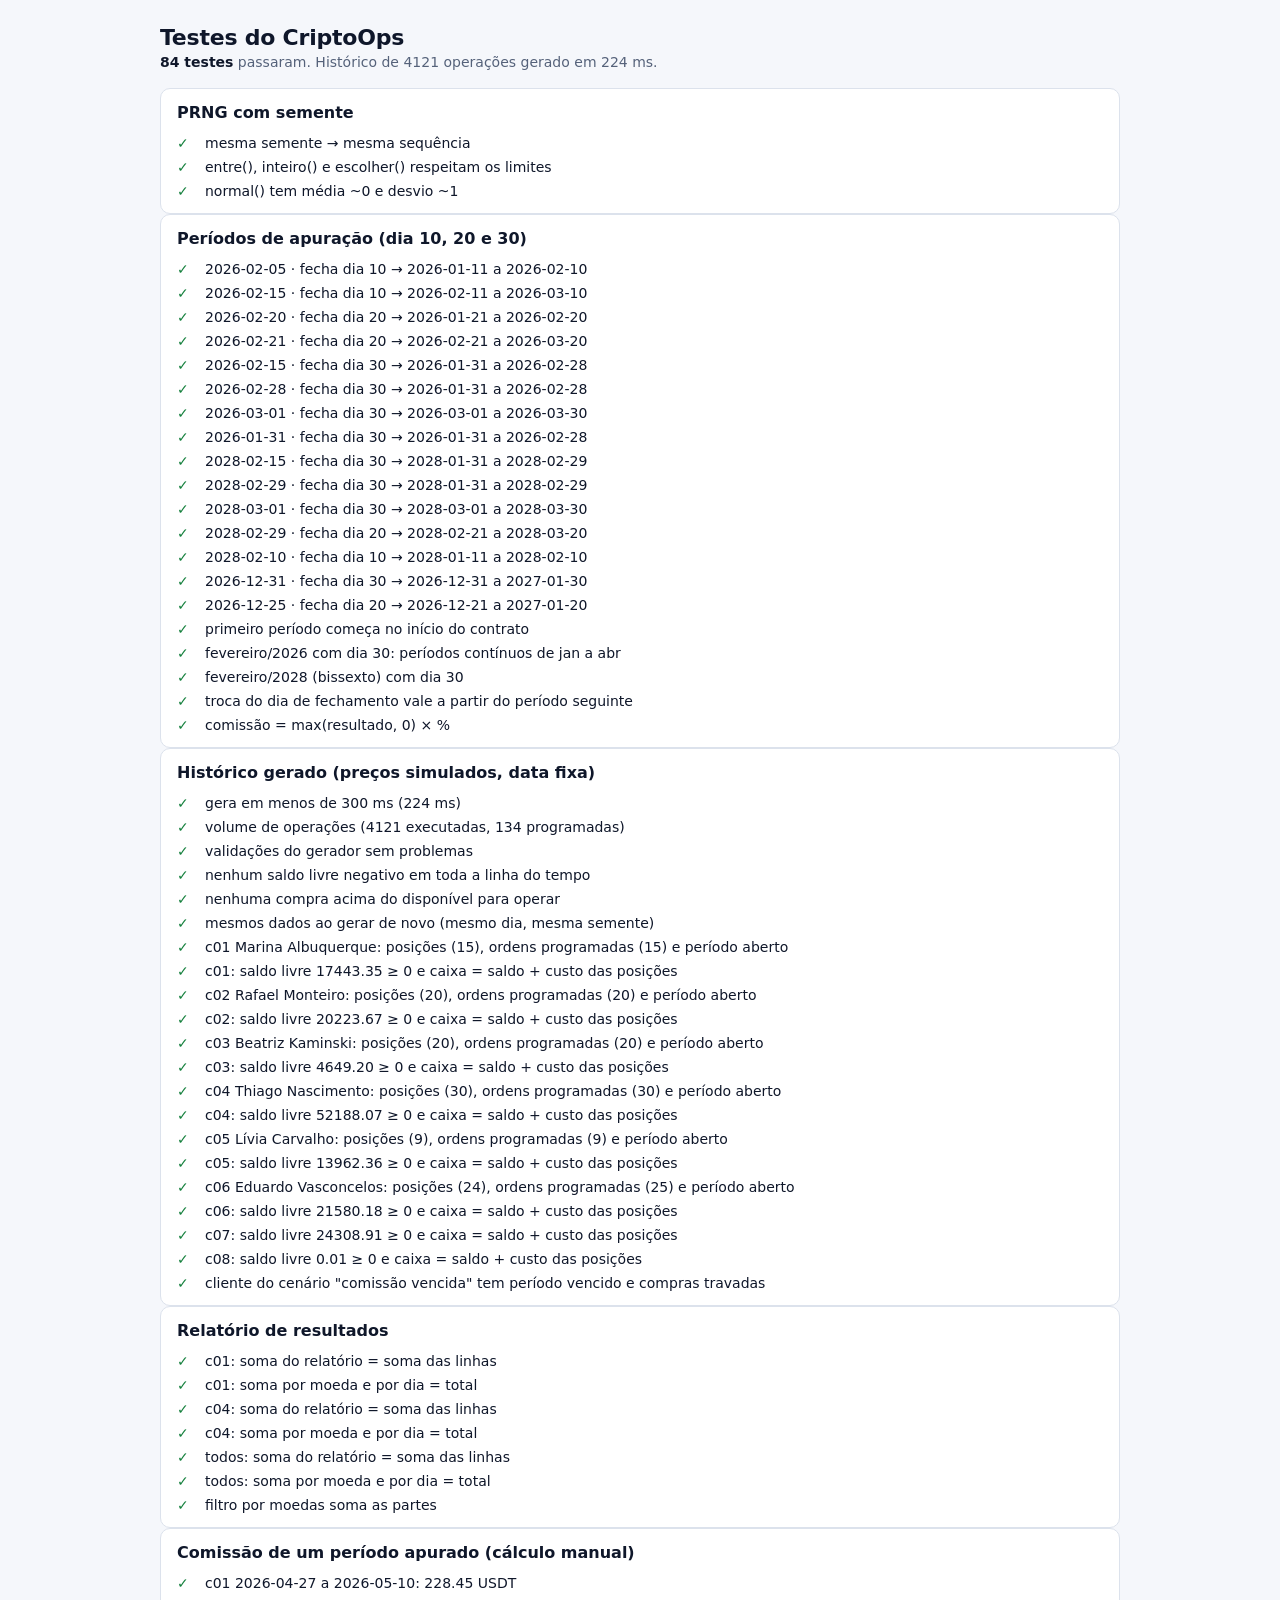
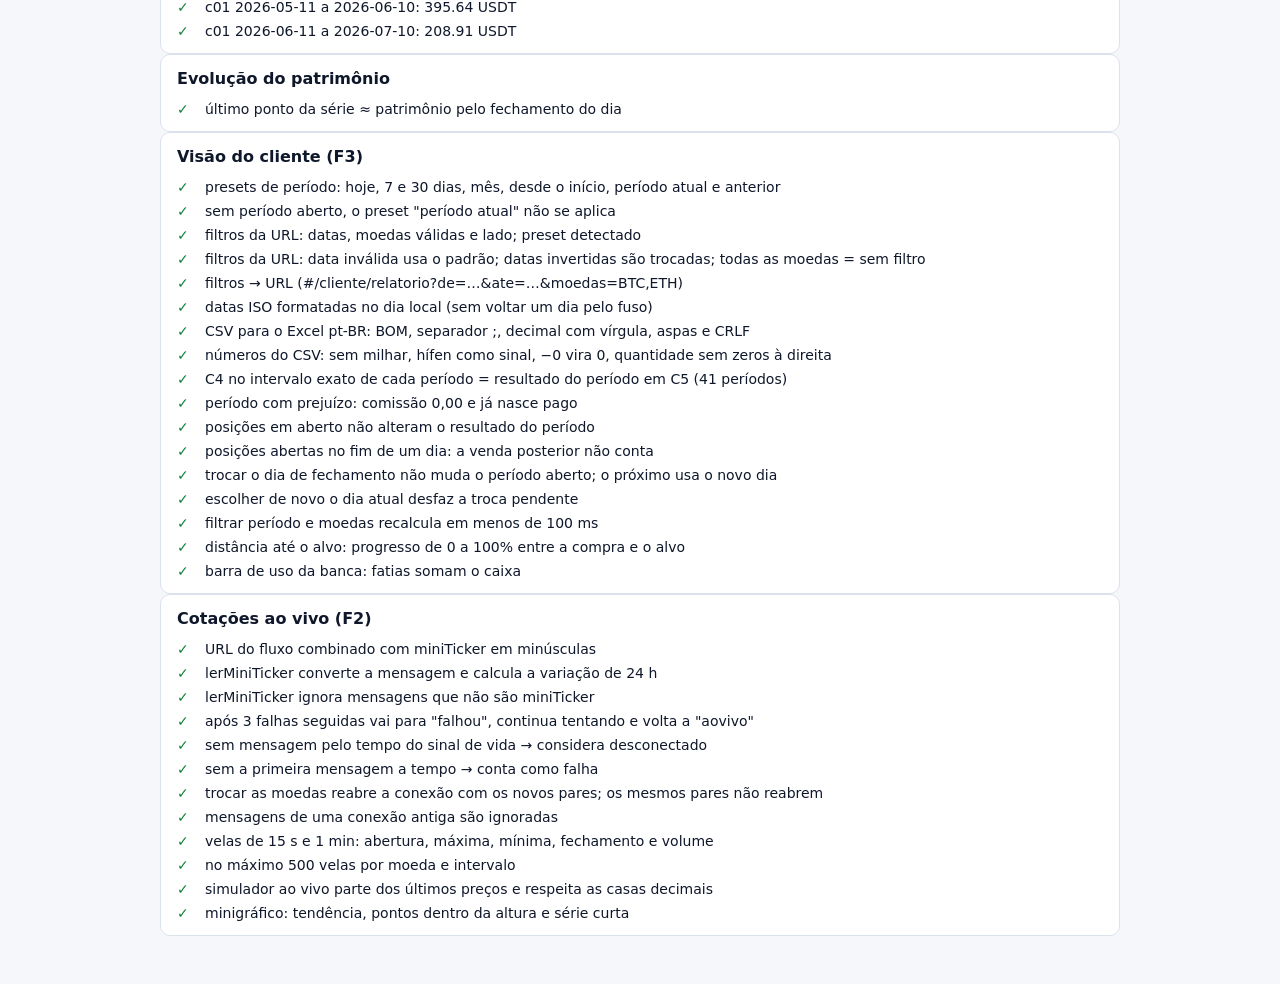
==== commit 8d128d8f: "Fase 3: visão do cliente - Telas C1 a C6: visão geral, operações, posições em aberto, relatório de  " ====
--- a/docs/testes.html
+++ b/docs/testes.html
@@ -47,6 +47,17 @@
     import { criarMontador, MAX_VELAS } from '../assets/js/market/candles.js';
     import { criarSimuladorAoVivo } from '../assets/js/market/simulated.js';
     import { sparkline, pontosDaSerie } from '../assets/js/ui/sparkline.js';
+    import { relatorioCSV } from '../assets/js/calc/reports.js';
+    import { posicoesAbertasEm } from '../assets/js/calc/positions.js';
+    import { apurar } from '../assets/js/calc/commission.js';
+    import { numeroCSV } from '../assets/js/utils/csv.js';
+    import { data, intervalo } from '../assets/js/utils/format.js';
+    import { intervaloDoPreset, lerFiltros, consultaDosFiltros } from '../assets/js/ui/filters.js';
+    import { textoConsulta } from '../assets/js/router.js';
+    import { fatiasDaBanca } from '../assets/js/ui/bankbar.js';
+    import { progressoAteAlvo } from '../assets/js/views/client/posicoes.js';
+    import { proximoPeriodo } from '../assets/js/views/client/comissoes.js';
+    import { carregarDados, getState, periodoAberto, definirDiaFechamento, apurarPeriodo } from '../assets/js/store.js';
 
     const grupos = [];
     let atual = null;
@@ -225,6 +236,123 @@
     });
 
     // ---------------------------------------------------------------
+    grupo('Visão do cliente (F3)');
+    const ctxF = { hoje: '2026-10-24', inicioContrato: '2026-04-27', periodos: [
+      { status: 'aberto', inicio: '2026-10-11', fim: '2026-11-10' },
+      { status: 'pago', inicio: '2026-09-11', fim: '2026-10-10' },
+    ] };
+    teste('presets de período: hoje, 7 e 30 dias, mês, desde o início, período atual e anterior', () => espera(
+      ['hoje', '7d', '30d', 'mes', 'inicio', 'periodo', 'anterior'].map((p) => intervaloDoPreset(p, ctxF)),
+      [{ de: '2026-10-24', ate: '2026-10-24' }, { de: '2026-10-18', ate: '2026-10-24' }, { de: '2026-09-25', ate: '2026-10-24' },
+        { de: '2026-10-01', ate: '2026-10-24' }, { de: '2026-04-27', ate: '2026-10-24' },
+        { de: '2026-10-11', ate: '2026-11-10' }, { de: '2026-09-11', ate: '2026-10-10' }]));
+    teste('sem período aberto, o preset "período atual" não se aplica', () => intervaloDoPreset('periodo', { ...ctxF, periodos: [ctxF.periodos[1]] }) === null);
+    teste('filtros da URL: datas, moedas válidas e lado; preset detectado', () => {
+      const f = lerFiltros(new URLSearchParams('de=2026-10-11&ate=2026-11-10&moedas=BTC,XYZ,eth&lado=venda'), { ctx: ctxF, moedas: ['BTC', 'ETH', 'SOL'], comLado: true });
+      return espera(f, { preset: 'periodo', de: '2026-10-11', ate: '2026-11-10', moedas: ['BTC', 'ETH'], lado: 'venda' });
+    });
+    teste('filtros da URL: data inválida usa o padrão; datas invertidas são trocadas; todas as moedas = sem filtro', () => {
+      const a = lerFiltros(new URLSearchParams('de=2026-02-30&ate=2026-10-24'), { padrao: '7d', ctx: ctxF, moedas: ['BTC'] });
+      const b = lerFiltros(new URLSearchParams('de=2026-10-20&ate=2026-10-01&moedas=BTC,ETH'), { ctx: ctxF, moedas: ['BTC', 'ETH'] });
+      return a.preset === '7d' && a.de === '2026-10-18' && b.de === '2026-10-01' && b.ate === '2026-10-20' && b.preset === 'personalizado' && b.moedas.length === 0;
+    });
+    teste('filtros → URL (#/cliente/relatorio?de=…&ate=…&moedas=BTC,ETH)', () =>
+      espera(textoConsulta(consultaDosFiltros({ de: '2026-10-01', ate: '2026-10-24', moedas: ['BTC', 'ETH'], lado: '' })), 'de=2026-10-01&ate=2026-10-24&moedas=BTC,ETH'));
+    teste('datas ISO formatadas no dia local (sem voltar um dia pelo fuso)', () => data('2026-10-24') === '24/10/2026' && intervalo('2026-10-11', '2026-11-10') === '11/10/2026 a 10/11/2026');
+
+    teste('CSV para o Excel pt-BR: BOM, separador ;, decimal com vírgula, aspas e CRLF', () => {
+      const rel = relatorio(dados.ordens, { clienteId: 'c01' });
+      const csv = relatorioCSV(rel, { cabecalho: [['Cliente', 'Nome; "com" aspas']] });
+      const linhas = csv.split('\r\n');
+      const dadosLinha = linhas[3].split(';');
+      const ok = csv.charCodeAt(0) === 0xFEFF && linhas[0] === '﻿Cliente;"Nome; ""com"" aspas"'
+        && linhas[2].startsWith('Data da venda;') && /^\d{2}\/\d{2}\/\d{4}$/.test(dadosLinha[0])
+        && /^-?\d+,\d{2}$/.test(dadosLinha.at(-1)) && !csv.includes('−') && linhas.at(-2).startsWith('Total;')
+        && linhas.length === rel.linhas.length + 5;
+      return { ok, det: linhas.slice(0, 4).join(' | ') };
+    });
+    teste('números do CSV: sem milhar, hífen como sinal, −0 vira 0, quantidade sem zeros à direita', () =>
+      numeroCSV(12345.678) === '12345,68' && numeroCSV(-3.5) === '-3,50' && numeroCSV(-0.001) === '0,00'
+      && numeroCSV(0.01230000, 8, { enxugar: true }) === '0,0123' && numeroCSV(2, 8, { enxugar: true }) === '2');
+
+    const fechados = dados.periodos.filter((p) => p.status !== 'aberto');
+    teste(`C4 no intervalo exato de cada período = resultado do período em C5 (${fechados.length} períodos)`, () => {
+      const erros = fechados.filter((p) => {
+        const r = relatorio(dados.ordens, { clienteId: p.clienteId, inicio: p.inicio, fim: p.fim }).resultado;
+        return Math.abs(Math.round(r * 100) / 100 - p.resultado) > 0.006;
+      });
+      return { ok: erros.length === 0, det: erros.slice(0, 3).map((p) => `${p.id} ${p.resultado}`).join(' · ') };
+    });
+    teste('período com prejuízo: comissão 0,00 e já nasce pago', () => {
+      const comPrejuizo = fechados.filter((p) => p.resultado < 0);
+      const cliente = dados.clientes.c01;
+      const simulado = apurar({ ...fechados[0], status: 'aberto', clienteId: 'c01', inicio: '2026-10-01', fim: '2026-10-10' },
+        [{ id: 'x1', clienteId: 'c01', moeda: 'BTC', lado: 'compra', status: 'executada', preco: 100, quantidade: 1, total: 100, taxa: 0.1, executadaEm: new Date(2026, 9, 2) },
+          { id: 'x2', clienteId: 'c01', moeda: 'BTC', lado: 'venda', status: 'executada', preco: 90, quantidade: 1, total: 90, taxa: 0.09, compraId: 'x1', executadaEm: new Date(2026, 9, 5) }],
+        cliente);
+      return { ok: comPrejuizo.every((p) => p.comissao === 0 && p.status === 'pago') && simulado.comissao === 0 && simulado.status === 'pago' && simulado.resultado < 0,
+        det: `${comPrejuizo.length} períodos com prejuízo no histórico; simulado ${simulado.resultado}` };
+    });
+    teste('posições em aberto não alteram o resultado do período', () => {
+      const p = dados.periodos.find((x) => x.clienteId === 'c01' && x.status === 'aberto');
+      const antes = relatorio(dados.ordens, { clienteId: 'c01', inicio: p.inicio, fim: p.fim }).resultado;
+      const compra = { id: 'z1', clienteId: 'c01', moeda: 'BTC', lado: 'compra', status: 'executada', preco: 1, quantidade: 1000, total: 1000, taxa: 1, executadaEm: new Date(`${p.inicio}T12:00:00`) };
+      const depois = relatorio([...dados.ordens, compra], { clienteId: 'c01', inicio: p.inicio, fim: p.fim }).resultado;
+      const abertas = posicoesAbertasEm([...dados.ordens, compra], { clienteId: 'c01', ate: p.fim }).some((o) => o.id === 'z1');
+      return { ok: antes === depois && abertas, det: `${antes} vs ${depois}` };
+    });
+    teste('posições abertas no fim de um dia: a venda posterior não conta', () => {
+      const ordens = [
+        { id: 'a', clienteId: 'c', moeda: 'BTC', lado: 'compra', status: 'executada', total: 10, executadaEm: new Date(2026, 9, 1, 10) },
+        { id: 'b', clienteId: 'c', moeda: 'BTC', lado: 'venda', status: 'executada', compraId: 'a', total: 11, executadaEm: new Date(2026, 9, 3, 10) },
+      ];
+      return posicoesAbertasEm(ordens, { ate: '2026-10-02' }).length === 1 && posicoesAbertasEm(ordens, { ate: '2026-10-03' }).length === 0;
+    });
+    teste('trocar o dia de fechamento não muda o período aberto; o próximo usa o novo dia', () => {
+      const dados2 = gerarDados({ historico: hist, agora });
+      carregarDados(dados2);
+      const aberto = periodoAberto('c01');
+      const { inicio, fim } = aberto;
+      definirDiaFechamento('c01', 20, 'cliente');
+      const mesmo = periodoAberto('c01');
+      const proximoPrevisto = proximoPeriodo(aberto, 20);
+      apurarPeriodo(aberto.id, new Date(`${fim}T23:59:00`));
+      const novo = periodoAberto('c01');
+      const c = getState().clientes.c01;
+      return {
+        ok: mesmo.inicio === inicio && mesmo.fim === fim && novo.diaFechamento === 20 && novo.inicio === proximoPrevisto.inicio
+          && novo.fim === proximoPrevisto.fim && c.diaFechamento === 20 && c.diaFechamentoProximo === null,
+        det: `aberto ${inicio}–${fim} · novo ${novo.inicio}–${novo.fim} (dia ${novo.diaFechamento})`,
+      };
+    });
+    teste('escolher de novo o dia atual desfaz a troca pendente', () => {
+      definirDiaFechamento('c02', 10, 'cliente');
+      const pendente = getState().clientes.c02.diaFechamentoProximo === 10;
+      definirDiaFechamento('c02', 20, 'cliente');
+      return pendente && getState().clientes.c02.diaFechamentoProximo === null;
+    });
+    teste('filtrar período e moedas recalcula em menos de 100 ms', () => {
+      const t = performance.now();
+      for (const m of [null, ['BTC'], ['ETH', 'SOL']]) {
+        relatorio(dados.ordens, { clienteId: 'c04', inicio: '2026-05-01', fim: '2026-10-24', moedas: m });
+        resumoBanca(dados.clientes.c04, dados.ordens, dados.movimentos, dados.precos);
+      }
+      const ms = (performance.now() - t) / 3;
+      return { ok: ms < 100, det: `${ms.toFixed(1)} ms por filtro` };
+    });
+    teste('distância até o alvo: progresso de 0 a 100% entre a compra e o alvo', () =>
+      progressoAteAlvo({ alvo: 110, precoCompra: 100, cotacao: 105 }) === 50
+      && progressoAteAlvo({ alvo: 110, precoCompra: 100, cotacao: 95 }) === 0
+      && progressoAteAlvo({ alvo: 110, precoCompra: 100, cotacao: 120 }) === 100
+      && progressoAteAlvo({ alvo: null, precoCompra: 100, cotacao: 120 }) === null);
+    teste('barra de uso da banca: fatias somam o caixa', () => {
+      const b = resumoBanca(dados.clientes.c01, dados.ordens, dados.movimentos, dados.precos);
+      const soma = fatiasDaBanca(b).reduce((s, f) => s + f.valor, 0);
+      const pct = fatiasDaBanca(b).reduce((s, f) => s + f.pct, 0);
+      return { ok: (b.disponivel < 0 || igual(soma, b.caixa, 0.01)) && igual(pct, 100, 0.001), det: `${soma.toFixed(2)} vs caixa ${b.caixa.toFixed(2)}` };
+    });
+
+    // ---------------------------------------------------------------
     grupo('Cotações ao vivo (F2)');
     teste('URL do fluxo combinado com miniTicker em minúsculas', () =>
       espera(urlDoFluxo(['BTCUSDT', 'ETHUSDT']), 'wss://data-stream.binance.vision/stream?streams=btcusdt@miniTicker/ethusdt@miniTicker'));
--- a/assets/css/tokens.css
+++ b/assets/css/tokens.css
@@ -39,6 +39,15 @@
   --chart-5: #F472B6;
   --chart-6: #FB923C;
   --chart-7: #94A3B8;
+
+  /* Impressão do relatório (papel, sempre claro; os gráficos leem estes valores ao imprimir) */
+  --print-bg: #FFFFFF;
+  --print-text: #0F172A;
+  --print-muted: #55627A;
+  --print-border: #DCE2EC;
+  --print-brand: #D99A1E;
+  --print-up: #15803D;
+  --print-down: #C81E1E;
 
   /* Tipografia */
   --font-sans: "Inter", system-ui, sans-serif;
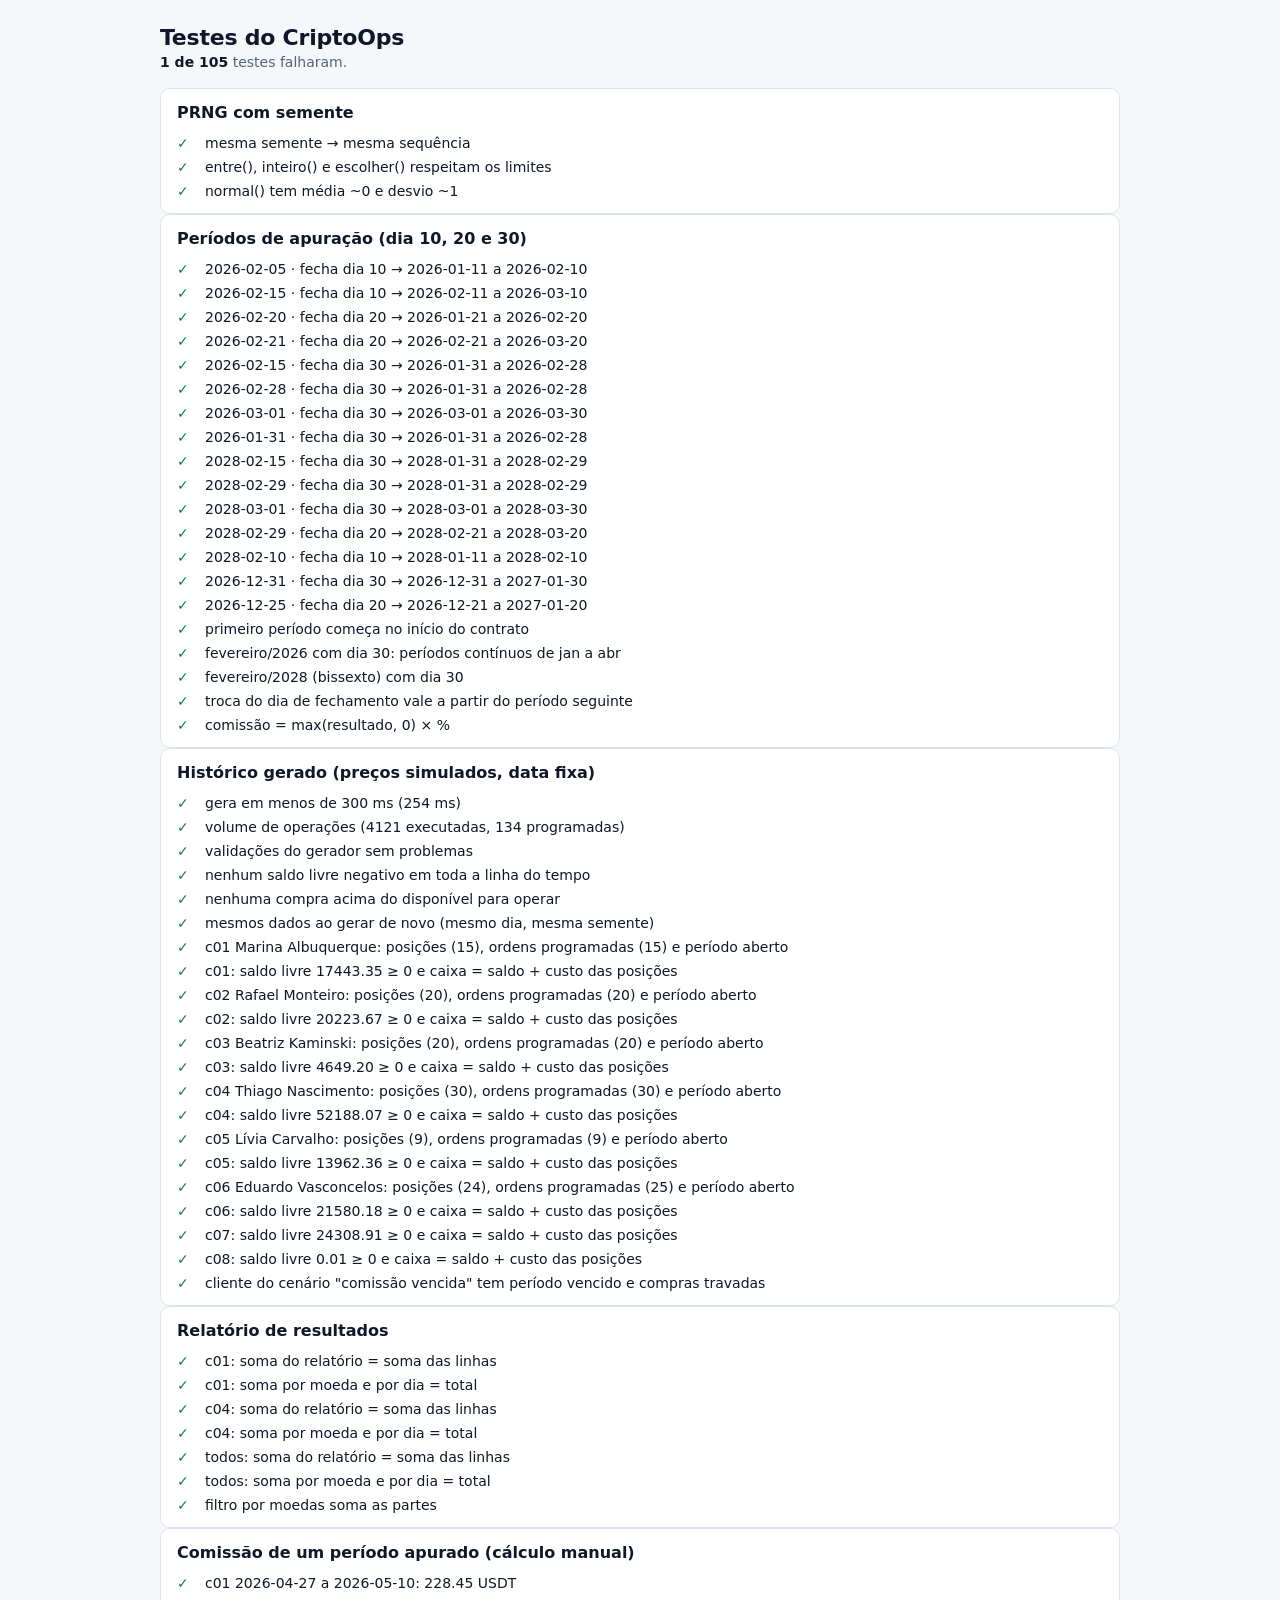
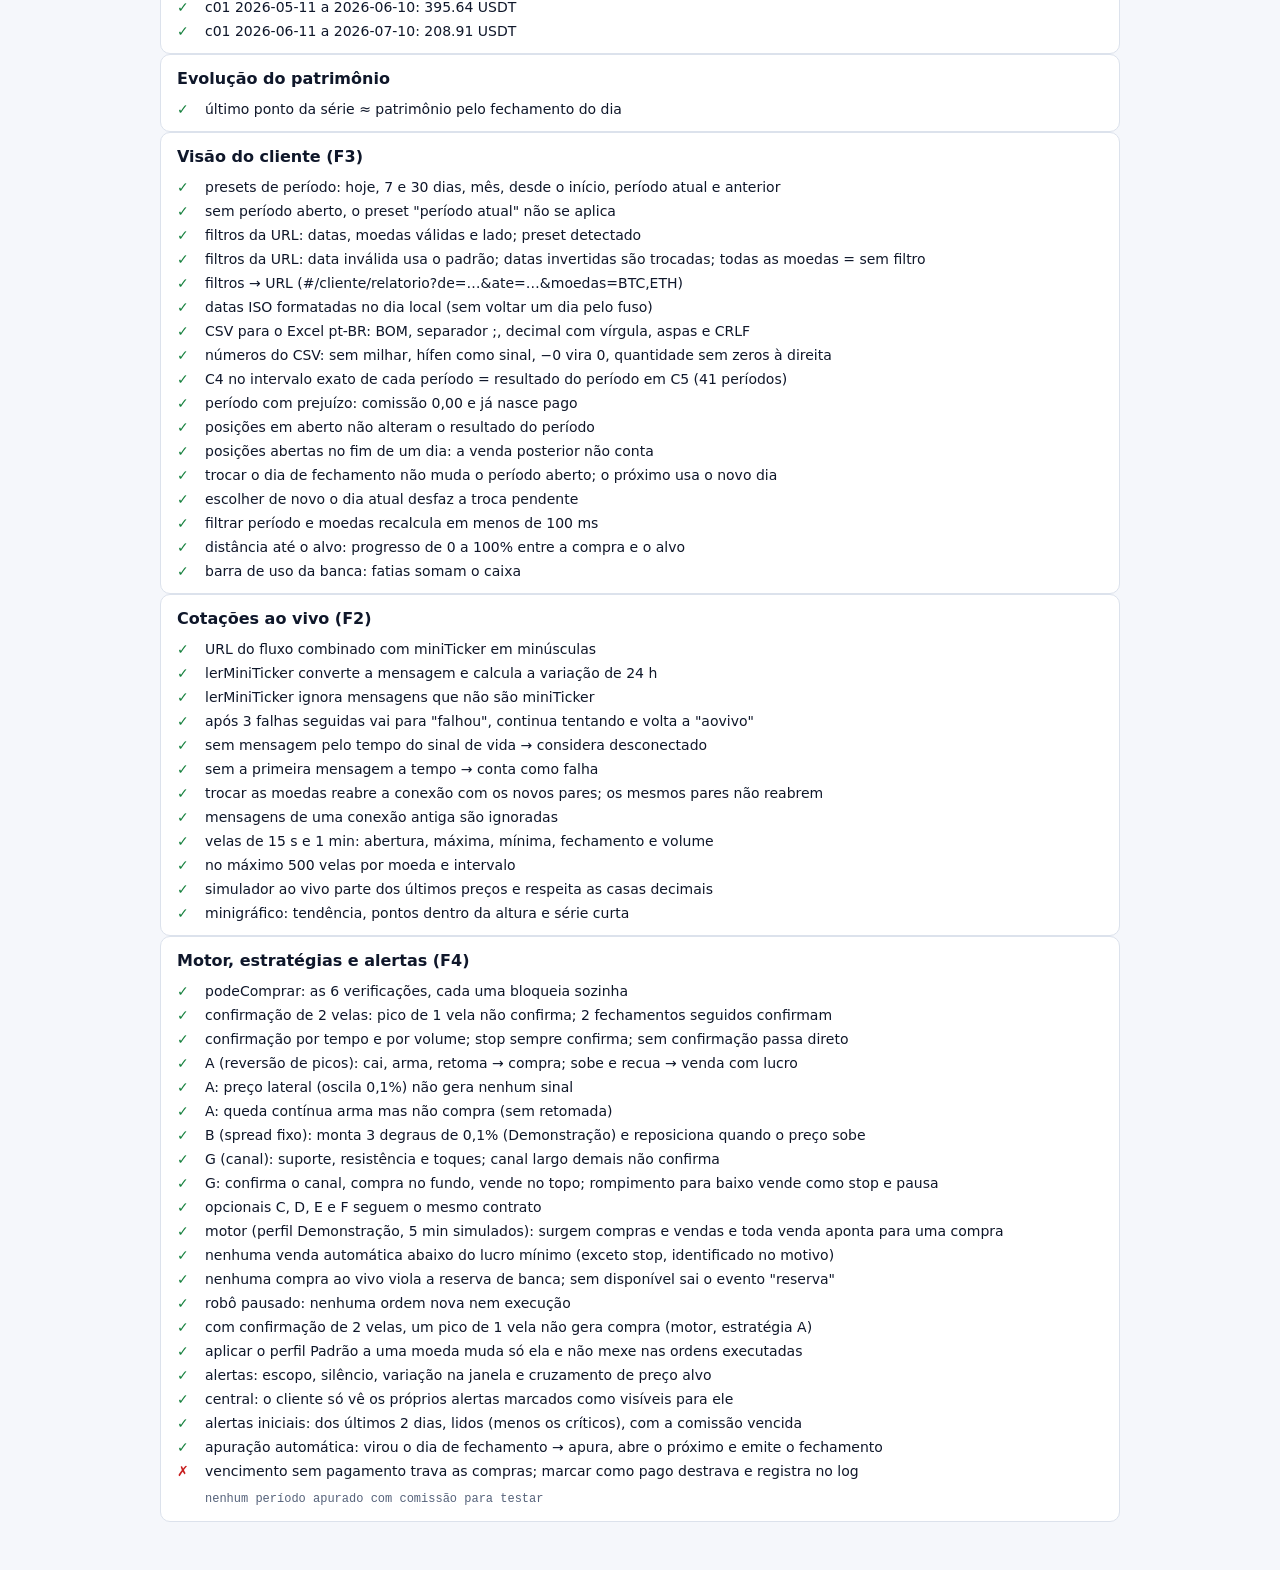
==== commit 4b70feb8: "Fase 4: motor de estratégias e alertas - Motor (engine/engine.js): avalia cada cliente × moeda a cad" ====
--- a/docs/testes.html
+++ b/docs/testes.html
@@ -58,6 +58,16 @@
     import { progressoAteAlvo } from '../assets/js/views/client/posicoes.js';
     import { proximoPeriodo } from '../assets/js/views/client/comissoes.js';
     import { carregarDados, getState, periodoAberto, definirDiaFechamento, apurarPeriodo } from '../assets/js/store.js';
+    import * as loja from '../assets/js/store.js';
+    import { verificarCompra } from '../assets/js/engine/checks.js';
+    import { criarConfirmacao } from '../assets/js/engine/confirm.js';
+    import { ESTRATEGIAS } from '../assets/js/engine/strategies/index.js';
+    import { calcularCanal } from '../assets/js/engine/strategies/canal.js';
+    import { paramsDoPerfil } from '../assets/js/engine/params.js';
+    import { avaliarMoeda, reiniciarMotor, aplicarPerfil } from '../assets/js/engine/engine.js';
+    import { verificarApuracao } from '../assets/js/engine/apuracao.js';
+    import { noEscopo, criarSilencio, variacaoNaJanela, cruzou, regrasPadrao, alertasIniciais } from '../assets/js/alerts/rules.js';
+    import { visivelPara, contarNaoLidos } from '../assets/js/alerts/center.js';
 
     const grupos = [];
     let atual = null;
@@ -489,6 +499,287 @@
       return { ok, det: alta };
     });
 
+
+    // ---------------------------------------------------------------
+    // Os testes do motor travam a página por alguns segundos: esperam os de conexão (com timers) terminarem.
+    await Promise.all(assincronos);
+    grupo('Motor, estratégias e alertas (F4)');
+    const P = paramsDoPerfil('demo');
+    const moedaT = { simbolo: 'BTC', ativa: true, estrategia: 'spread-fixo', travaCompras: false, params: { ...P, piso: 50, teto: 200 }, precisao: { preco: 2, quantidade: 6, minimo: 5 } };
+    const clienteT = { id: 'cx', status: 'ativo', travaCompras: false, travaPorComissao: false, moedas: ['BTC'] };
+    teste('podeComprar: as 6 verificações, cada uma bloqueia sozinha', () => {
+      const ok = { moeda: moedaT, cliente: clienteT, config: { travaGlobal: false }, robo: 'ligado', banca: { disponivel: 1000 }, ocupadas: 0, preco: 100, valor: 100 };
+      const casos = [
+        [{}, null],
+        [{ moeda: { ...moedaT, ativa: false } }, 1],
+        [{ config: { travaGlobal: true } }, 2],
+        [{ cliente: { ...clienteT, travaPorComissao: true } }, 2],
+        [{ moeda: { ...moedaT, travaCompras: true } }, 2],
+        [{ cliente: { ...clienteT, status: 'pausado' } }, 3],
+        [{ robo: 'pausado' }, 3],
+        [{ valor: 1001 }, 4],
+        [{ ocupadas: P.maxPosicoes }, 5],
+        [{ preco: 40 }, 6],
+        [{ preco: 250 }, 6],
+      ];
+      return espera(casos.map(([mudar]) => verificarCompra({ ...ok, ...mudar }).regraNum), casos.map((c) => c[1]));
+    });
+
+    const velaT = (t, extra = {}) => ({ t, abertura: 1, maxima: 1, minima: 1, fechamento: 1, volume: 1, ...extra });
+    teste('confirmação de 2 velas: pico de 1 vela não confirma; 2 fechamentos seguidos confirmam', () => {
+      const c = criarConfirmacao();
+      const cfg = { ativa: true, modo: 'velas', n: 2, aplicarEm: 'ambos' };
+      const sinal = { tipo: 'compra', chave: 'compra' };
+      const passos = [
+        c.processar({ grupo: 'g', sinais: [sinal], cfg, agora: 1 }).confirmados.length,
+        c.processar({ grupo: 'g', sinais: [sinal], cfg, agora: 2, vela: velaT(0) }).pendentes[0]?.contagem,
+        c.processar({ grupo: 'g', sinais: [], cfg, agora: 3, vela: velaT(15) }).cancelados.length,
+        c.processar({ grupo: 'g', sinais: [sinal], cfg, agora: 4, vela: velaT(30) }).confirmados.length,
+        c.processar({ grupo: 'g', sinais: [sinal], cfg, agora: 5 }).confirmados.length,
+        c.processar({ grupo: 'g', sinais: [sinal], cfg, agora: 6, vela: velaT(45) }).confirmados.length,
+      ];
+      return espera(passos, [0, 1, 1, 0, 0, 1]);
+    });
+    teste('confirmação por tempo e por volume; stop sempre confirma; sem confirmação passa direto', () => {
+      const c = criarConfirmacao();
+      const tempo = { ativa: true, modo: 'tempo', n: 3, aplicarEm: 'ambos' };
+      const s1 = { tipo: 'venda', chave: 'v' };
+      const a = c.processar({ grupo: 't', sinais: [s1], cfg: tempo, agora: 0 }).confirmados.length;
+      const b = c.processar({ grupo: 't', sinais: [], cfg: tempo, agora: 1000 }).cancelados.length;
+      c.processar({ grupo: 't', sinais: [s1], cfg: tempo, agora: 2000 });
+      const d = c.processar({ grupo: 't', sinais: [s1], cfg: tempo, agora: 5000 }).confirmados.length;
+      const vol = { ativa: true, modo: 'volume', n: 1, aplicarEm: 'ambos' };
+      const velas = Array.from({ length: 20 }, (_, i) => velaT(i, { volume: 10 }));
+      const baixa = { ...velaT(20), volume: 5 };
+      const alta = { ...velaT(21), volume: 30 };
+      const baixo = c.processar({ grupo: 'v', sinais: [s1], cfg: vol, agora: 0, vela: baixa, velas: [...velas, baixa] }).confirmados.length;
+      const alto = c.processar({ grupo: 'v', sinais: [s1], cfg: vol, agora: 1, vela: alta, velas: [...velas, alta] }).confirmados.length;
+      const desligada = c.processar({ grupo: 'x', sinais: [s1], cfg: { ativa: false }, agora: 0 }).confirmados.length;
+      const stop = c.processar({ grupo: 'y', sinais: [{ ...s1, stop: true }], cfg: { ativa: false, modo: 'velas', n: 2 }, agora: 0 }).confirmados.length;
+      const soCompra = c.processar({ grupo: 'z', sinais: [s1], cfg: { ativa: true, modo: 'velas', n: 2, aplicarEm: 'compra' }, agora: 0 }).confirmados.length;
+      return espera([a, b, d, baixo, alto, desligada, stop, soCompra], [0, 1, 1, 0, 1, 1, 0, 1]);
+    });
+
+    // Série fixa: roda a estratégia A preço a preço (sem motor), simulando a execução quando o sinal sai.
+    // Valores fixos (não dependem do perfil): queda mínima 0,3%, recuos 0,4%, lucro mínimo 0,15%.
+    const PA = { ...P, quedaMinima: 0.3, recuoCompra: 0.4, recuoVenda: 0.4, lucroMinimo: 0.15 };
+    function rodarA(precos, params = PA) {
+      const A = ESTRATEGIAS['reversao-picos'];
+      let estado = A.estadoInicial();
+      let posicoes = [];
+      const log = [];
+      precos.forEach((preco, i) => {
+        const r = A.avaliar({ preco, agora: i * 1000, estado, params, moeda: moedaT, posicoes });
+        estado = r.estado;
+        for (const sn of r.sinais) {
+          if (sn.tipo === 'compra' && !posicoes.length) {
+            const compra = { id: 'p' + i, preco, quantidade: 1, total: preco, estrategia: 'reversao-picos', vendaDinamica: true };
+            posicoes = [{ compra, venda: null }];
+            estado = A.aoExecutar({ estado, sinal: sn, preco, agora: i * 1000 });
+            log.push(`compra@${preco}`);
+          } else if (sn.tipo === 'venda' && preco >= posicoes[0].compra.preco * (1 + params.lucroMinimo / 100)) {
+            log.push(`venda@${preco}`);
+            posicoes = [];
+            estado = A.aoExecutar({ estado, sinal: sn });
+          }
+        }
+      });
+      return log;
+    }
+    teste('A (reversão de picos): cai, arma, retoma → compra; sobe e recua → venda com lucro', () =>
+      espera(rodarA([100, 99.8, 99.6, 99.5, 99.7, 99.95, 100.2, 100.6, 101, 100.8, 100.55, 100.4]), ['compra@99.95', 'venda@100.55']));
+    teste('A: preço lateral (oscila 0,1%) não gera nenhum sinal', () => espera(rodarA([100, 100.1, 99.95, 100.05, 99.9, 100, 100.1, 99.92]), []));
+    teste('A: queda contínua arma mas não compra (sem retomada)', () => espera(rodarA([100, 99.5, 99, 98.5, 98, 97.5, 97]), []));
+
+    teste('B (spread fixo): monta 3 degraus de 0,1% (Demonstração) e reposiciona quando o preço sobe', () => {
+      const B = ESTRATEGIAS['spread-fixo'];
+      const pode = () => ({ ok: true });
+      const r1 = B.avaliar({ preco: 100, estado: {}, params: P, moeda: moedaT, posicoes: [], ordensProgramadas: [], podeComprar: pode });
+      const precos = r1.acoes.map((a) => a.preco);
+      const ordens = precos.map((p, i) => ({ id: 'b' + i, lado: 'compra', preco: p }));
+      const parado = B.avaliar({ preco: 100.05, estado: {}, params: P, moeda: moedaT, posicoes: [], ordensProgramadas: ordens, podeComprar: pode }).acoes.length;
+      const subiu = B.avaliar({ preco: 100.2, estado: {}, params: P, moeda: moedaT, posicoes: [], ordensProgramadas: ordens, podeComprar: pode }).acoes;
+      const venda = B.aposCompra({ compra: { preco: 100 }, params: P, moeda: moedaT });
+      return {
+        ok: JSON.stringify(precos) === JSON.stringify([99.9, 99.8, 99.7]) && parado === 0
+          && subiu.filter((a) => a.tipo === 'cancelar' && a.status === 'reposicionada').length === 3 && subiu.filter((a) => a.tipo === 'programar').length === 3
+          && venda.tipo === 'limite' && venda.preco === 100.25,
+        det: `${precos} · parado ${parado} · subiu ${subiu.map((a) => a.tipo).join(',')} · venda ${venda.preco}`,
+      };
+    });
+
+    // Canal: oscila entre 99 e 100 com toques nas duas bordas; depois rompe para baixo.
+    const canalVelas = [];
+    for (let i = 0; i < 24; i++) {
+      const topo = i % 6 === 2;
+      const fundo = i % 6 === 5;
+      canalVelas.push({ t: i * 15000, abertura: 99.5, maxima: topo ? 100 : 99.7, minima: fundo ? 99 : 99.3, fechamento: 99.5, volume: 1 });
+    }
+    const PG = { ...P, larguraMin: 0.15, larguraMax: 2, toleranciaToque: 0.05, rompimento: 0.1 };
+    teste('G (canal): suporte, resistência e toques; canal largo demais não confirma', () => {
+      const c = calcularCanal(canalVelas, PG);
+      const largo = calcularCanal(canalVelas.map((v) => ({ ...v, maxima: v.maxima * 1.03 })), PG);
+      return { ok: c.valido && c.suporte === 99 && c.resistencia === 100 && c.toquesBaixo >= 2 && c.toquesAlto >= 2 && !largo.valido, det: JSON.stringify(c) };
+    });
+    teste('G: confirma o canal, compra no fundo, vende no topo; rompimento para baixo vende como stop e pausa', () => {
+      const G = ESTRATEGIAS.canal;
+      const base = { params: PG, moeda: moedaT, velas: canalVelas, duracaoVela: 15000 };
+      const r1 = G.avaliar({ ...base, tipo: 'vela', preco: 99.5, vela: canalVelas.at(-1), posicoes: [], estado: G.estadoInicial() });
+      const r2 = G.avaliar({ ...base, tipo: 'preco', preco: 99.1, posicoes: [], estado: r1.estado });
+      const pos = [{ compra: { id: 'g1', preco: 99.1, quantidade: 1, total: 99.1, estrategia: 'canal', vendaDinamica: true }, venda: null }];
+      const r3 = G.avaliar({ ...base, tipo: 'preco', preco: 99.9, posicoes: pos, estado: r1.estado });
+      const r4 = G.avaliar({ ...base, tipo: 'vela', preco: 98.7, vela: { t: 999000, fechamento: 98.7 }, posicoes: pos, estado: r1.estado });
+      const ok = r1.eventos[0]?.alerta === 'canal-confirmado' && r2.sinais[0]?.tipo === 'compra'
+        && r3.sinais.some((x) => x.tipo === 'venda' && x.motivo === 'topo do canal')
+        && r4.eventos[0]?.alerta === 'canal-rompido' && r4.sinais.some((x) => x.stop && x.compraId === 'g1') && r4.estado.pausaAte > 999000;
+      return { ok, det: JSON.stringify({ e1: r1.eventos, s2: r2.sinais, s3: r3.sinais, e4: r4.eventos, s4: r4.sinais }) };
+    });
+    teste('opcionais C, D, E e F seguem o mesmo contrato', () => ['escalonada', 'grade', 'dca', 'medias'].every((id) => {
+      const e = ESTRATEGIAS[id];
+      const r = e.avaliar({ tipo: 'preco', preco: 100, agora: 0, estado: e.estadoInicial(), params: P, moeda: moedaT, posicoes: [], ordensProgramadas: [], velas: [], valorOrdem: 100, podeComprar: () => ({ ok: true }) });
+      return e.parametros.length > 0 && Array.isArray(r.sinais) && Array.isArray(r.acoes) && !!r.estado && !!e.aposCompra({ compra: { preco: 100 }, params: P, moeda: moedaT });
+    }));
+
+    // Motor de verdade sobre os dados gerados (sem o feed: as cotações são passadas à mão).
+    function prepararMotor(perfil = 'demo') {
+      const d = gerarDados({ historico: hist, agora: new Date(Date.now() - 3600_000), config: { perfil } });
+      d.regrasAlerta = regrasPadrao();
+      d.alertas = [];
+      carregarDados(d);
+      loja.setState({ robo: 'ligado' });
+      reiniciarMotor();
+      return getState();
+    }
+    function passeio(s, segundos, { passo = 0.004, semente = 5, inicio = Date.now() + 1000 } = {}) {
+      const rnd = criarRandom(semente);
+      for (let i = 0; i < segundos; i++) {
+        for (const m of Object.keys(s.precos)) {
+          const p = s.precos[m];
+          p.anterior = p.atual;
+          p.atual *= Math.exp((rnd.proximo() - 0.5) * passo);
+          avaliarMoeda(m, { preco: p.atual, agora: inicio + i * 1000 });
+        }
+      }
+    }
+    const aoVivo = (s) => s.ordens.filter((o) => o.origem === 'ao-vivo');
+    teste('motor (perfil Demonstração, 5 min simulados): surgem compras e vendas e toda venda aponta para uma compra', () => {
+      const s = prepararMotor();
+      const eventos = [];
+      const fora = loja.on('engine:event', (e) => eventos.push(e.alerta));
+      passeio(s, 300);
+      fora();
+      const exec = aoVivo(s).filter((o) => o.status === 'executada');
+      const vendas = exec.filter((o) => o.lado === 'venda');
+      const semCompra = vendas.filter((v) => { const c = loja.ordemPorId(v.compraId); return !c || c.status !== 'executada' || c.lado !== 'compra'; });
+      const val = validarDados(s);
+      return { ok: exec.some((o) => o.lado === 'compra') && vendas.length > 0 && !semCompra.length && val.ok,
+        det: `${exec.length} executadas (${vendas.length} vendas) · eventos ${[...new Set(eventos)].join(',')} · ${val.problemas.slice(0, 3).join(' · ')}` };
+    });
+    teste('nenhuma venda automática abaixo do lucro mínimo (exceto stop, identificado no motivo)', () => {
+      const s = getState();
+      const ruins = aoVivo(s).filter((o) => o.lado === 'venda' && o.status === 'executada').filter((v) => {
+        const c = loja.ordemPorId(v.compraId);
+        const lm = s.moedas[v.moeda].params.lucroMinimo;
+        return v.preco < c.preco * (1 + lm / 100) - 1e-9 && !/stop/.test(v.motivo);
+      });
+      return { ok: !ruins.length, det: ruins.slice(0, 3).map((o) => `${o.id} ${o.motivo}`).join(' · ') };
+    });
+    teste('nenhuma compra ao vivo viola a reserva de banca; sem disponível sai o evento "reserva"', () => {
+      const s = prepararMotor();
+      for (const c of Object.values(s.clientes)) c.reservaPct = 95;
+      const eventos = [];
+      const fora = loja.on('engine:event', (e) => eventos.push(e));
+      passeio(s, 120);
+      fora();
+      const compras = aoVivo(s).filter((o) => o.lado === 'compra');
+      return { ok: compras.length === 0 && eventos.some((e) => e.alerta === 'reserva-banca'), det: `${compras.length} compras` };
+    });
+    teste('robô pausado: nenhuma ordem nova nem execução', () => {
+      const s = prepararMotor();
+      const antes = s.ordens.length;
+      const executadas = s.ordens.filter((o) => o.status === 'executada').length;
+      loja.setState({ robo: 'pausado' });
+      passeio(s, 120);
+      const ok = s.ordens.length === antes && s.ordens.filter((o) => o.status === 'executada').length === executadas;
+      loja.setState({ robo: 'ligado' });
+      return { ok, det: `${s.ordens.length - antes} ordens novas` };
+    });
+    teste('com confirmação de 2 velas, um pico de 1 vela não gera compra (motor, estratégia A)', () => {
+      const s = prepararMotor();
+      const m = 'ETH';
+      s.moedas[m].confirmacao = { ...s.moedas[m].confirmacao, ativa: true, modo: 'velas', n: 2 };
+      const quem = Object.values(s.clientes).filter((c) => c.status === 'ativo' && c.moedas.includes(m) && !c.travaPorComissao).map((c) => c.id);
+      const contar = () => aoVivo(s).filter((o) => o.moeda === m && o.lado === 'compra' && o.tipo === 'MARKET').length;
+      const p0 = s.precos[m].atual;
+      let t = Date.now() + 1000;
+      const vela = (fechamento) => ({ t: (t += 15000), abertura: fechamento, maxima: fechamento, minima: fechamento, fechamento, volume: 1 });
+      const em = (preco, v = null) => avaliarMoeda(m, { preco, vela: v, agora: (t += 1000) });
+      em(p0); em(p0 * 0.995); em(p0 * 0.99, vela(p0 * 0.99));           // cai 1%: arma
+      em(p0 * 0.996);                                                       // retoma 0,6%: sinal pendente
+      const pend = s.estadoMotor[`${quem[0]}:${m}`]?.rotulo ?? '';
+      em(p0 * 0.99, vela(p0 * 0.99));                                       // a vela fecha de volta: cancela
+      const depoisDoPico = contar();
+      em(p0 * 0.996, vela(p0 * 0.996)); em(p0 * 0.997, vela(p0 * 0.997));   // 2 fechamentos seguidos: compra
+      const depois = contar();
+      return { ok: /aguardando confirmação/i.test(pend) && depoisDoPico === 0 && depois > 0, det: `"${pend}" · após o pico ${depoisDoPico} · após 2 velas ${depois} (${quem.length} clientes)` };
+    });
+    teste('aplicar o perfil Padrão a uma moeda muda só ela e não mexe nas ordens executadas', () => {
+      const s = prepararMotor();
+      const executadas = JSON.stringify(s.ordens.filter((o) => o.status === 'executada'));
+      aplicarPerfil('padrao', 'BTC');
+      return s.moedas.BTC.params.spread === 2 && s.moedas.ETH.params.spread === 0.1 && s.moedas.BTC.confirmacao.intervaloSeg === 60
+        && JSON.stringify(s.ordens.filter((o) => o.status === 'executada')) === executadas;
+    });
+
+    teste('alertas: escopo, silêncio, variação na janela e cruzamento de preço alvo', () => {
+      const r = { escopo: { moedas: ['BTC'], clientes: 'todos' } };
+      const sil = criarSilencio();
+      const v = variacaoNaJanela([{ p: 100 }, { p: 104 }, { p: 102 }], 100.5);
+      return noEscopo(r, { moeda: 'BTC' }) && !noEscopo(r, { moeda: 'ETH' })
+        && sil.pode('k', 10, 0) && !sil.pode('k', 10, 5 * 60_000) && sil.pode('k', 10, 11 * 60_000)
+        && v.direcao === 'queda' && igual(v.pct, (1 - 100.5 / 104) * 100, 1e-9)
+        && cruzou(99, 101, 100) === 'subindo' && cruzou(101, 100, 100) === 'descendo' && cruzou(101, 102, 100) === null;
+    });
+    teste('central: o cliente só vê os próprios alertas marcados como visíveis para ele', () => {
+      const a = { paraAdmin: true, paraCliente: true, clienteId: 'c01', severidade: 'critico', lido: false, lidoCliente: false };
+      const b = { paraAdmin: true, paraCliente: false, clienteId: 'c01', severidade: 'info', lido: false };
+      const c = { paraAdmin: false, paraCliente: true, clienteId: 'c02', severidade: 'info', lidoCliente: false };
+      const s = { alertas: [a, b, c], clienteAtual: 'c01', visao: 'cliente' };
+      return visivelPara(a, 'cliente', 'c01') && !visivelPara(b, 'cliente', 'c01') && !visivelPara(c, 'cliente', 'c01') && !visivelPara(c, 'admin', 'c01')
+        && JSON.stringify(contarNaoLidos(s, 'cliente')) === '{"total":1,"criticos":1}' && contarNaoLidos(s, 'admin').total === 2;
+    });
+    teste('alertas iniciais: dos últimos 2 dias, lidos (menos os críticos), com a comissão vencida', () => {
+      const d = gerarDados({ historico: hist, agora });
+      const lista = alertasIniciais({ ...d, regras: regrasPadrao() });
+      const limite = +agora - 48 * 3600_000 - 60_000;
+      return { ok: lista.length >= 5 && lista.every((x) => +x.data >= limite && (x.lido || x.severidade === 'critico'))
+        && lista.some((x) => x.tipo === 'comissao-vencida' && !x.lido), det: `${lista.length} alertas` };
+    });
+
+    teste('apuração automática: virou o dia de fechamento → apura, abre o próximo e emite o fechamento', () => {
+      prepararMotor();
+      const p = periodoAberto('c01');
+      const dia = new Date(`${p.fim}T00:00:00`); dia.setDate(dia.getDate() + 1); dia.setHours(0, 1);
+      const fechados = [];
+      const fora = loja.on('commission:closed', (x) => fechados.push(x));
+      verificarApuracao(dia);
+      fora();
+      const novo = periodoAberto('c01');
+      return { ok: p.status !== 'aberto' && !!novo && novo.inicio > p.fim && fechados.some((x) => x.id === p.id), det: `${p.status} · novo ${novo?.inicio}–${novo?.fim}` };
+    });
+    teste('vencimento sem pagamento trava as compras; marcar como pago destrava e registra no log', () => {
+      const s = getState();
+      const p = s.periodos.find((x) => x.status === 'apurado' && x.comissao > 0 && !s.clientes[x.clienteId].travaPorComissao);
+      if (!p) return { ok: false, det: 'nenhum período apurado com comissão para testar' };
+      const c = s.clientes[p.clienteId];
+      const depois = new Date(`${p.vencimento}T12:00:00`); depois.setDate(depois.getDate() + 1);
+      verificarApuracao(depois);
+      const travado = p.status === 'vencido' && c.travaPorComissao;
+      for (const x of s.periodos) if (x.clienteId === c.id && x.status === 'vencido') loja.marcarPago(x.id, depois);
+      const liberado = !c.travaPorComissao && s.logAdmin.some((l) => l.texto === `Comissão de ${c.nome} paga: compras liberadas`);
+      return { ok: travado && liberado, det: `${p.id} ${p.status} · trava ${c.travaPorComissao}` };
+    });
+
     await Promise.all(assincronos);
 
     // ---------------------------------------------------------------
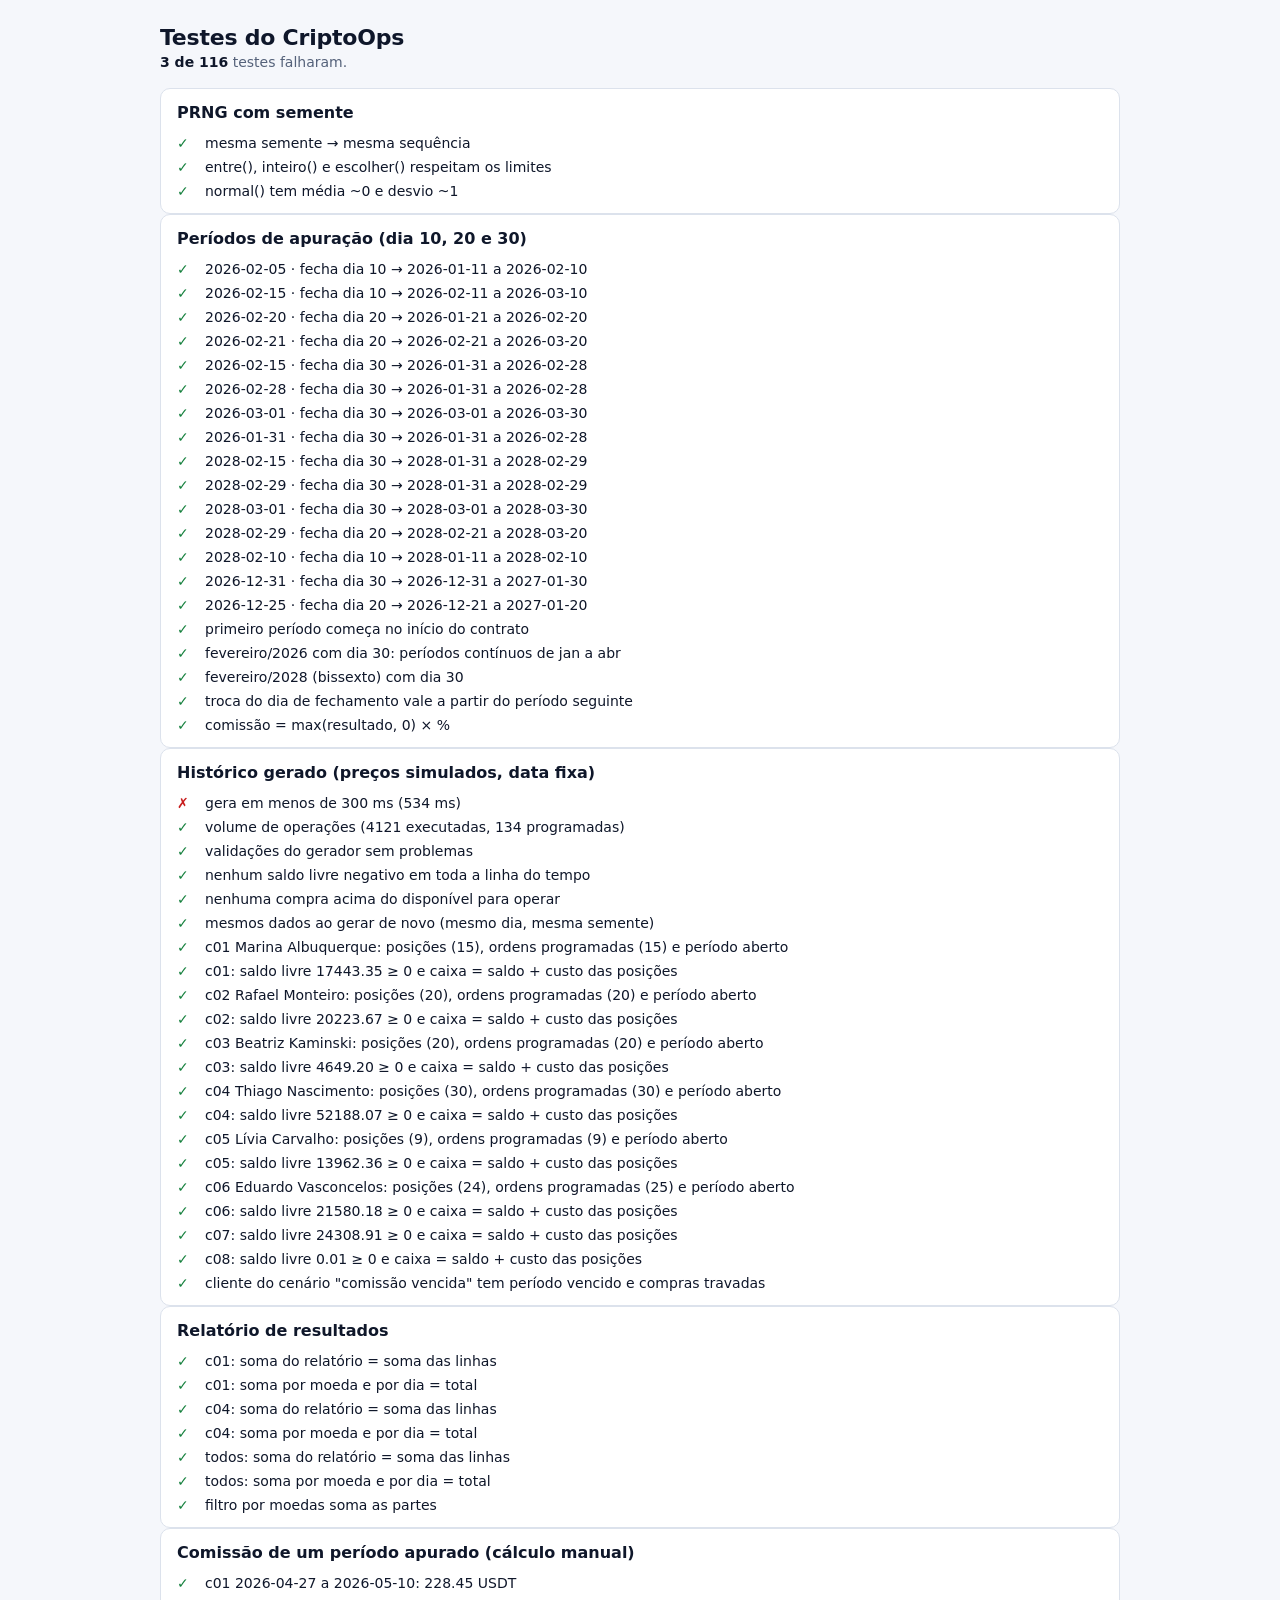
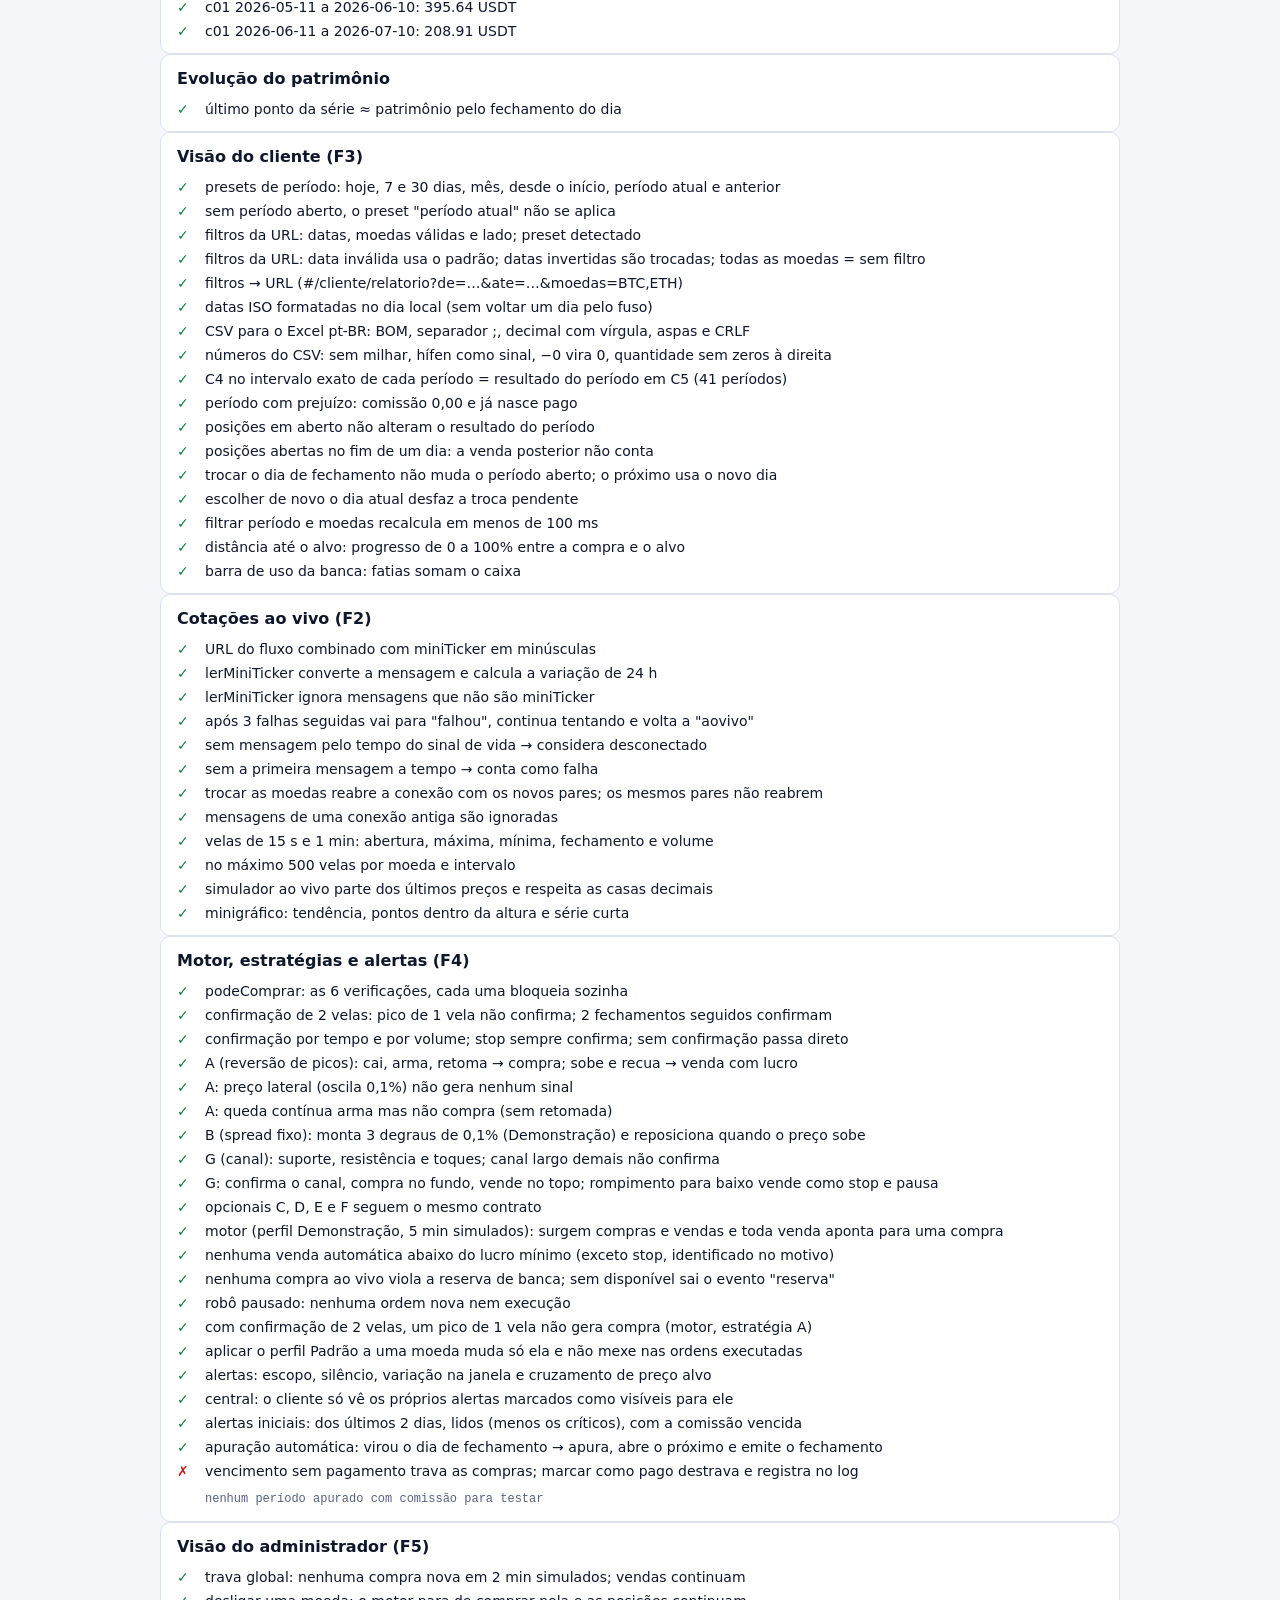
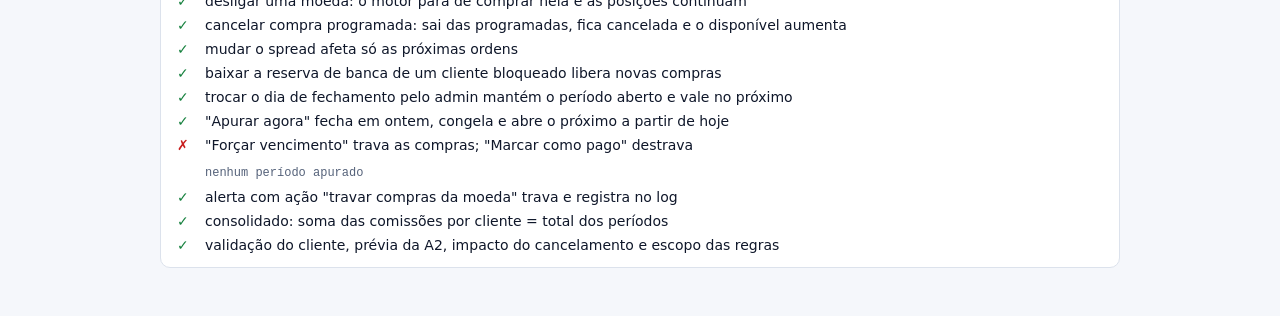
==== commit 8c200e4b: "Fase 5: visão do administrador - Telas A1–A7: painel geral (totais, cards por cliente, operações ao " ====
--- a/docs/testes.html
+++ b/docs/testes.html
@@ -68,6 +68,13 @@
     import { verificarApuracao } from '../assets/js/engine/apuracao.js';
     import { noEscopo, criarSilencio, variacaoNaJanela, cruzou, regrasPadrao, alertasIniciais } from '../assets/js/alerts/rules.js';
     import { visivelPara, contarNaoLidos } from '../assets/js/alerts/center.js';
+    import { podeComprar } from '../assets/js/engine/engine.js';
+    import { dispararRegra } from '../assets/js/alerts/rules.js';
+    import { linhasPorCliente } from '../assets/js/views/client/relatorio.js';
+    import { validarCliente } from '../assets/js/views/admin/clientes.js';
+    import { previa as previaA2 } from '../assets/js/views/admin/moedas.js';
+    import { impactoDoCancelamento } from '../assets/js/views/admin/ordens.js';
+    import { escopoCom } from '../assets/js/views/admin/regras.js';
 
     const grupos = [];
     let atual = null;
@@ -780,6 +787,112 @@
       return { ok: travado && liberado, det: `${p.id} ${p.status} · trava ${c.travaPorComissao}` };
     });
 
+    // ---------------------------------------------------------------
+    grupo('Visão do administrador (F5)');
+    teste('trava global: nenhuma compra nova em 2 min simulados; vendas continuam', () => {
+      const s = prepararMotor();
+      s.config.travaGlobal = true;
+      try { passeio(s, 120, { passo: 0.006 }); } finally { s.config.travaGlobal = false; }
+      const compras = aoVivo(s).filter((o) => o.lado === 'compra');
+      const vendas = aoVivo(s).filter((o) => o.lado === 'venda' && o.status === 'executada');
+      return { ok: compras.length === 0, det: `${compras.length} compras · ${vendas.length} vendas` };
+    });
+    teste('desligar uma moeda: o motor para de comprar nela e as posições continuam', () => {
+      const s = prepararMotor();
+      const pos = posicoesAbertas(s.ordens, { moeda: 'BTC' }).length;
+      s.moedas.BTC.ativa = false;
+      passeio(s, 120, { passo: 0.006 });
+      const compras = aoVivo(s).filter((o) => o.moeda === 'BTC' && o.lado === 'compra');
+      const ok = compras.length === 0 && posicoesAbertas(s.ordens, { moeda: 'BTC' }).length === pos;
+      s.moedas.BTC.ativa = true;
+      return { ok, det: `${compras.length} compras · ${pos} posições` };
+    });
+    teste('cancelar compra programada: sai das programadas, fica cancelada e o disponível aumenta', () => {
+      const s = prepararMotor();
+      passeio(s, 20); // o motor programa as compras da estratégia B
+      const o = loja.ordensProgramadas({ lado: 'compra' })[0];
+      if (!o) return { ok: false, det: 'sem compra programada' };
+      const c = s.clientes[o.clienteId];
+      const antes = resumoBanca(c, s.ordens, s.movimentos).disponivel;
+      loja.cancelarOrdem(o.id, 'admin');
+      const depois = resumoBanca(c, s.ordens, s.movimentos).disponivel;
+      return { ok: o.status === 'cancelada' && !loja.ordensProgramadas().includes(o) && igual(depois - antes, o.total, 0.01), det: `${antes.toFixed(2)} → ${depois.toFixed(2)}` };
+    });
+    teste('mudar o spread afeta só as próximas ordens', () => {
+      const s = prepararMotor();
+      const exec = JSON.stringify(s.ordens.filter((o) => o.status === 'executada'));
+      const prog = JSON.stringify(loja.ordensProgramadas({ moedas: ['BTC'] }).map((o) => [o.id, o.preco]));
+      loja.atualizarMoeda('BTC', { params: { ...s.moedas.BTC.params, spread: 1.5 } });
+      return exec === JSON.stringify(s.ordens.filter((o) => o.status === 'executada'))
+        && prog === JSON.stringify(loja.ordensProgramadas({ moedas: ['BTC'] }).map((o) => [o.id, o.preco]));
+    });
+    teste('baixar a reserva de banca de um cliente bloqueado libera novas compras', () => {
+      const s = prepararMotor();
+      const c = Object.values(s.clientes).find((x) => x.status === 'ativo' && !x.travaPorComissao);
+      c.reservaPct = 99;
+      const bloqueado = podeComprar(c.id, c.moedas[0]).regra;
+      c.reservaPct = 0;
+      const depois = podeComprar(c.id, c.moedas[0]);
+      return { ok: bloqueado === 'reserva' && depois.regra !== 'reserva', det: `${bloqueado} → ${depois.regra ?? 'ok'}` };
+    });
+    teste('trocar o dia de fechamento pelo admin mantém o período aberto e vale no próximo', () => {
+      prepararMotor();
+      const c = getState().clientes.c01;
+      const p = periodoAberto('c01');
+      const datas = [p.inicio, p.fim];
+      const outro = [10, 20, 30].find((d) => d !== c.diaFechamento);
+      definirDiaFechamento('c01', outro, 'admin');
+      return JSON.stringify([p.inicio, p.fim]) === JSON.stringify(datas) && c.diaFechamentoProximo === outro;
+    });
+    teste('"Apurar agora" fecha em ontem, congela e abre o próximo a partir de hoje', () => {
+      const s = prepararMotor();
+      const hoje = diaISO(new Date());
+      const c = Object.values(s.clientes).find((x) => { const p = periodoAberto(x.id); return p && p.inicio < hoje; });
+      const p = periodoAberto(c.id);
+      loja.apurarAgora(c.id);
+      const novo = periodoAberto(c.id);
+      return { ok: p.status !== 'aberto' && p.fim < hoje && novo?.inicio === hoje && p.comissao != null, det: `${p.status} ${p.fim} · novo ${novo?.inicio}` };
+    });
+    teste('"Forçar vencimento" trava as compras; "Marcar como pago" destrava', () => {
+      const s = getState();
+      const p = s.periodos.find((x) => x.status === 'apurado' && x.comissao > 0 && !s.clientes[x.clienteId].travaPorComissao);
+      if (!p) return { ok: false, det: 'nenhum período apurado' };
+      const c = s.clientes[p.clienteId];
+      loja.forcarVencimento(p.id);
+      const travado = p.status === 'vencido' && c.travaPorComissao && podeComprar(c.id, c.moedas[0]).regra === 'trava-comissao';
+      loja.marcarPago(p.id);
+      return { ok: travado && !c.travaPorComissao, det: `${p.status} · ${c.travaPorComissao}` };
+    });
+    teste('alerta com ação "travar compras da moeda" trava e registra no log', () => {
+      const s = prepararMotor();
+      s.regrasAlerta['variacao-brusca'] = { ...s.regrasAlerta['variacao-brusca'], acaoAutomatica: 'travar-moeda' };
+      dispararRegra('variacao-brusca', { moeda: 'SOL', dados: { pct: 4, direcao: 'queda', referencia: 100, atual: 96 }, em: Date.now() + 9e6 });
+      return s.moedas.SOL.travaCompras && s.logAdmin.some((l) => l.texto === 'Compras de SOL travadas automaticamente por Variação brusca');
+    });
+    teste('consolidado: soma das comissões por cliente = total dos períodos', () => {
+      const s = prepararMotor();
+      const de = '2000-01-01';
+      const ate = '2099-12-31';
+      const rel = relatorio(s.ordens, { inicio: de, fim: ate });
+      const linhas = linhasPorCliente(rel, { clientes: s.clientes, periodos: s.periodos, ordens: s.ordens, de, ate });
+      const soma = linhas.reduce((t, l) => t + l.comissao, 0);
+      const porPeriodo = s.periodos.reduce((t, p) => t + (p.status === 'aberto'
+        ? calcularComissao(relatorio(s.ordens, { clienteId: p.clienteId, inicio: p.inicio, fim: p.fim }).resultado, s.clientes[p.clienteId].comissaoPct)
+        : p.comissao), 0);
+      const resultado = linhas.reduce((t, l) => t + l.resultado, 0);
+      return { ok: igual(soma, porPeriodo, 0.02) && igual(resultado, rel.resultado, 0.01), det: `${soma.toFixed(2)} · ${porPeriodo.toFixed(2)}` };
+    });
+    teste('validação do cliente, prévia da A2, impacto do cancelamento e escopo das regras', () => {
+      const v = validarCliente({ status: 'ativo', reservaPct: '95', comissaoPct: '20', prazoPagamentoDias: '5', valorOrdemTipo: 'fixo', valorOrdem: '2', moedas: ['BTC'] }, ['BTC', 'ETH']);
+      const pr = previaA2('spread-fixo', { spread: 1, lucro: 2, lucroMinimo: 0.5 }, 100);
+      const imp = impactoDoCancelamento([{ lado: 'compra', valor: 10 }, { lado: 'compra', valor: 5 }, { lado: 'venda', valor: 99 }]);
+      const sc = escopoCom({ escopo: { moedas: 'todas' } }, 'moedas', 'BTC', false);
+      return !!v.erros.reservaPct && !!v.erros.valorOrdem && !v.erros.comissaoPct
+        && igual(pr.compra, 99, 1e-9) && igual(pr.venda, 100.98, 1e-9)
+        && imp.compras === 2 && imp.vendas === 1 && imp.valorCompras === 15
+        && Array.isArray(sc.moedas) && !sc.moedas.includes('BTC') && escopoCom({ escopo: sc }, 'moedas', 'BTC', true).moedas === 'todas';
+    });
+
     await Promise.all(assincronos);
 
     // ---------------------------------------------------------------
